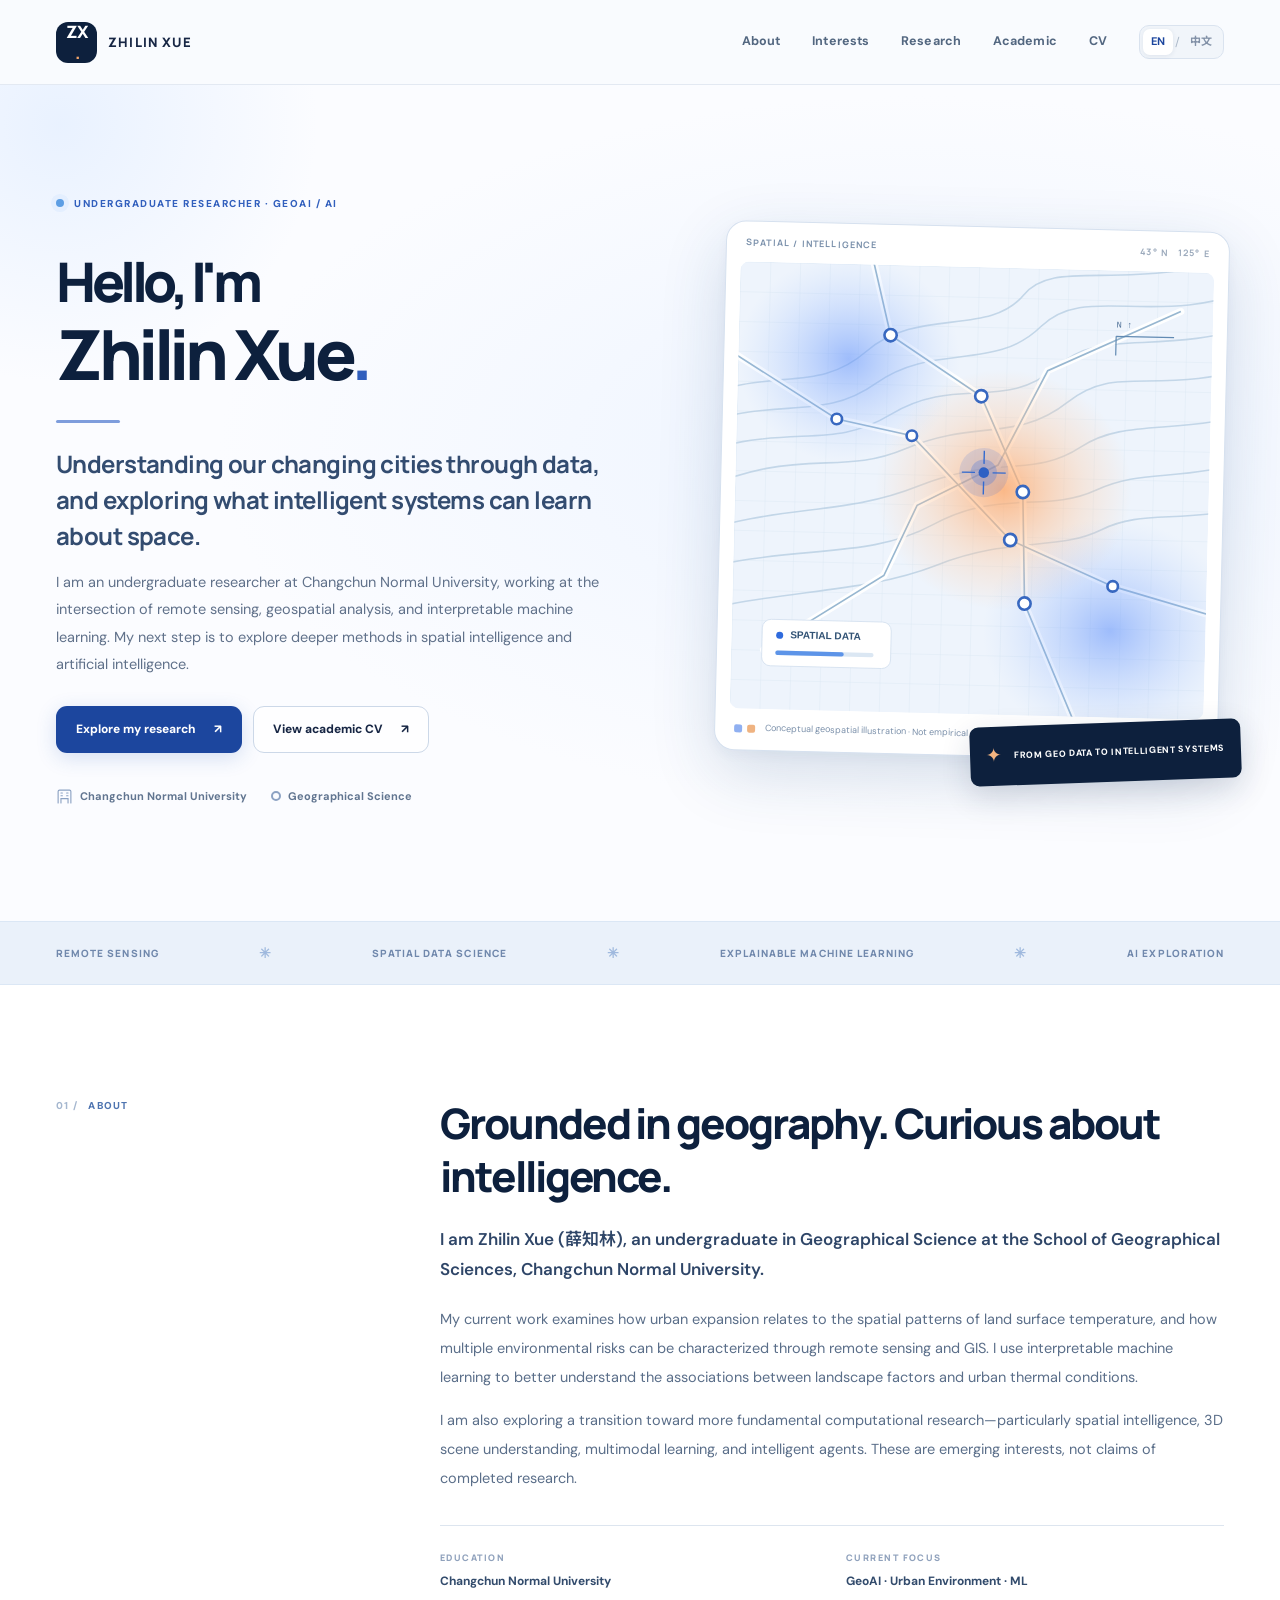
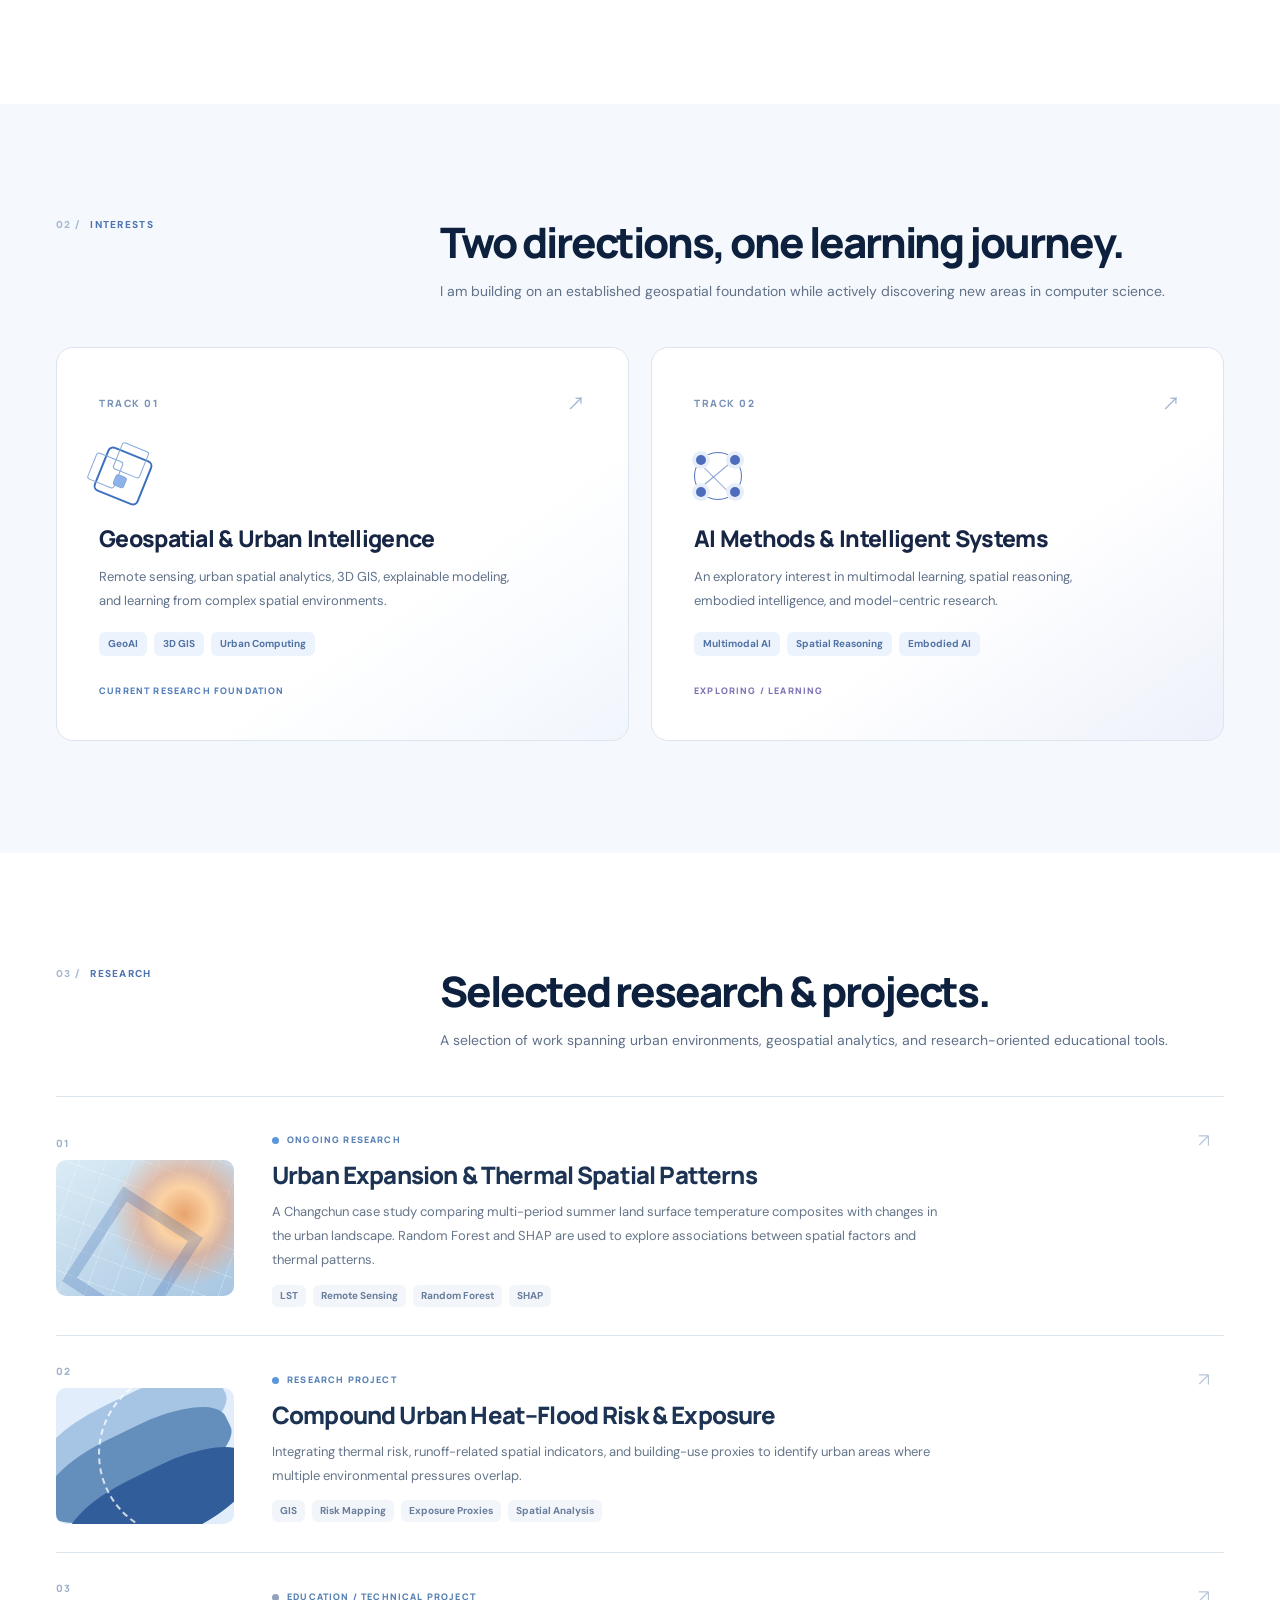
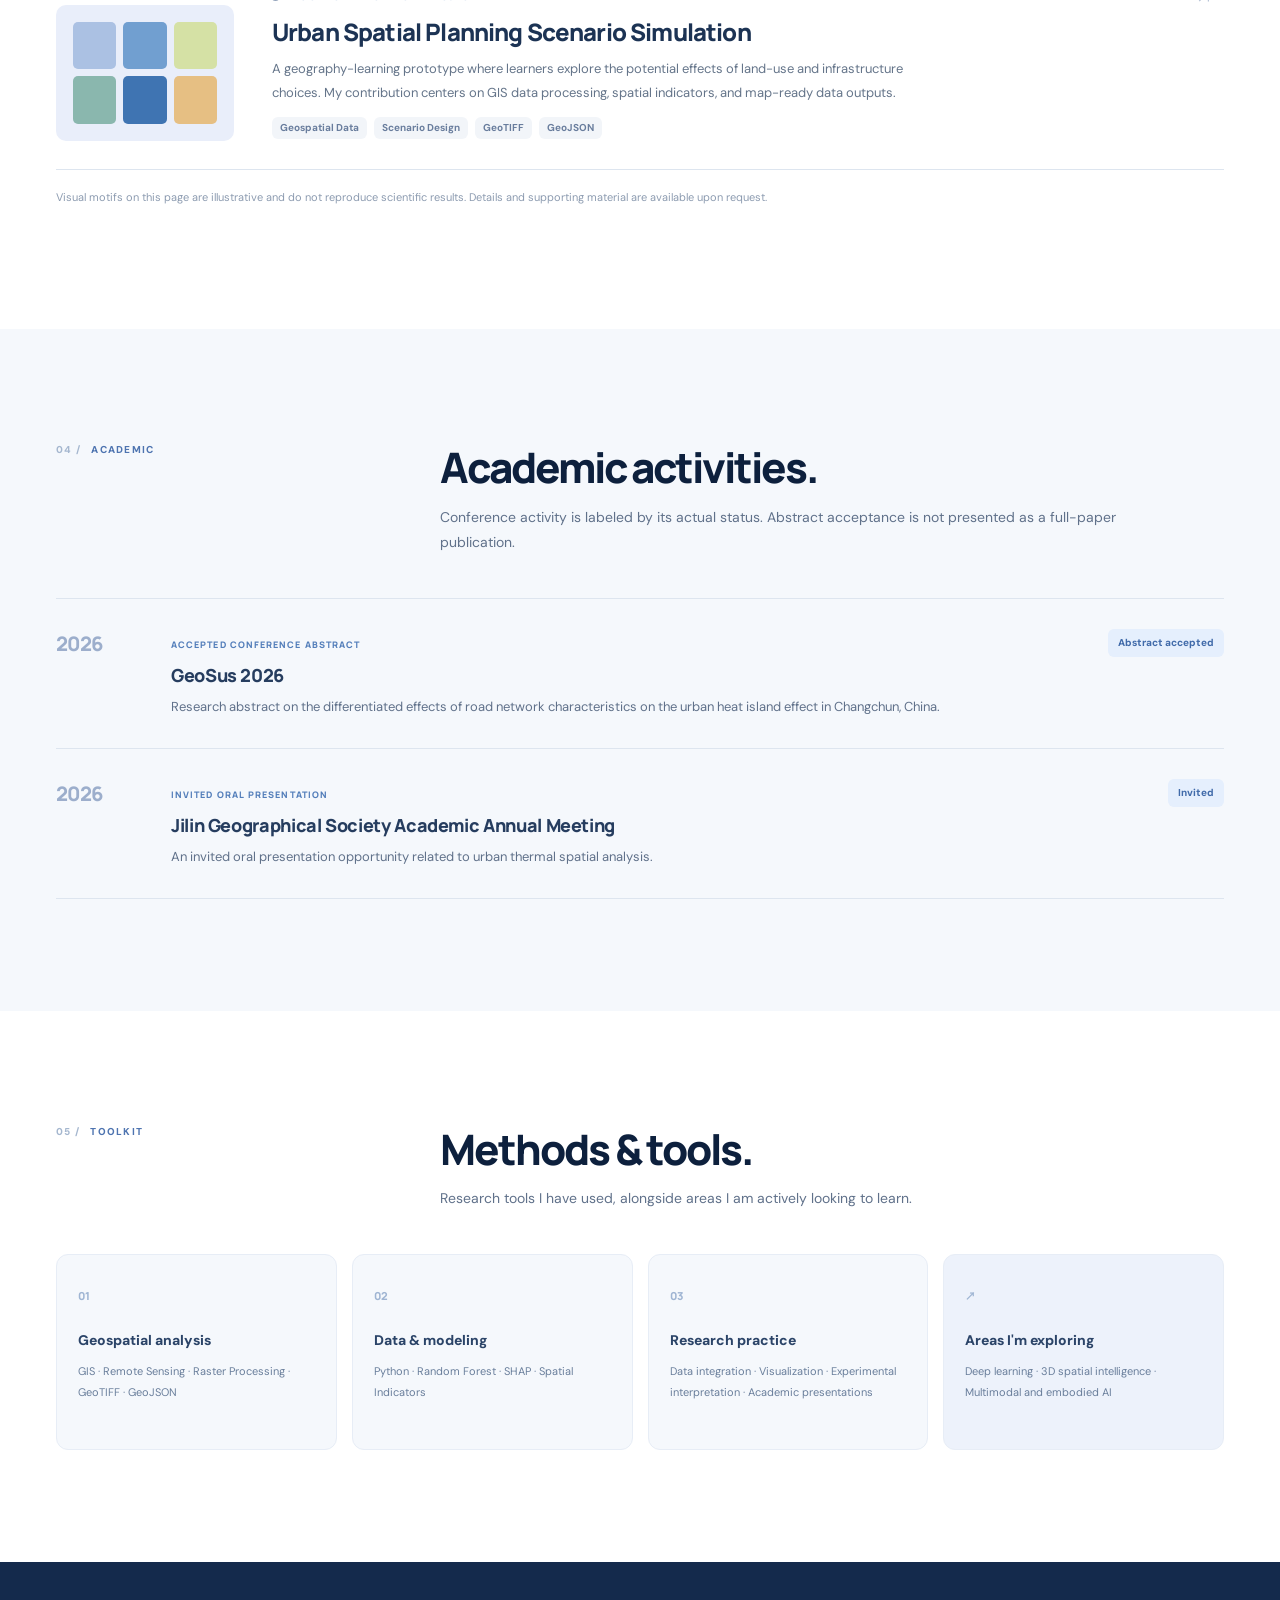
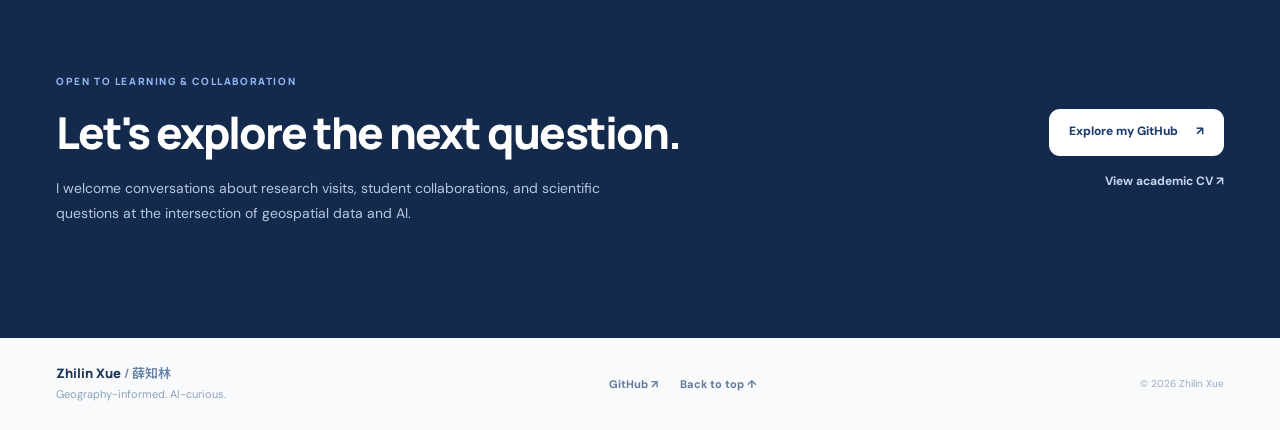
==== index.html @ 3f7a569b "Add files via upload" ====
<!doctype html>
<html lang="en">
<head>
  <meta charset="utf-8">
  <meta name="viewport" content="width=device-width, initial-scale=1">
  <meta name="color-scheme" content="light">
  <meta name="theme-color" content="#f7f9fc">
  <meta name="description" data-i18n-content="meta.homeDesc" content="Academic homepage of Zhilin Xue, an undergraduate researcher interested in geospatial AI, urban environments, and emerging AI methods.">
  <meta property="og:title" content="Zhilin Xue · Academic Homepage">
  <meta property="og:description" content="Geospatial AI, urban intelligence, and explorations in artificial intelligence.">
  <meta property="og:type" content="website">
  <meta property="og:url" content="https://cola2233.github.io/">
  <link rel="icon" href="assets/favicon.svg" type="image/svg+xml">
  <link rel="preconnect" href="https://fonts.googleapis.com">
  <link rel="preconnect" href="https://fonts.gstatic.com" crossorigin>
  <link href="https://fonts.googleapis.com/css2?family=DM+Sans:wght@400;500;600;700&family=Manrope:wght@400;500;600;700;800&family=Noto+Sans+SC:wght@400;500;600;700&display=swap" rel="stylesheet">
  <link rel="stylesheet" href="assets/styles.css">
  <script src="assets/translations.js" defer></script>
  <script src="assets/main.js" defer></script>
  <title>Zhilin Xue · Academic Homepage</title>
</head>
<body data-page="home">
  <a class="skip-link" href="#main" data-i18n="ui.skip">Skip to content</a>
  <div class="reading-progress" aria-hidden="true" id="reading-progress"></div>
  <header class="site-header" id="top">
    <div class="wrap nav-wrap">
      <a href="index.html" class="logo-lockup" aria-label="Zhilin Xue homepage" data-internal-link>
        <span class="brand-mark">ZX<span class="brand-dot">.</span></span>
        <span class="brand-name">ZHILIN XUE</span>
      </a>
      <nav class="site-nav" id="site-nav" aria-label="Primary navigation">
        <a href="#about" data-i18n="nav.about">About</a>
        <a href="#interests" data-i18n="nav.interests">Interests</a>
        <a href="#projects" data-i18n="nav.projects">Research</a>
        <a href="#academic" data-i18n="nav.academic">Academic</a>
        <a href="cv.html" data-internal-link data-i18n="nav.cv">CV</a>
      </nav>
      <div class="header-actions">
        <div class="lang-switch" role="group" aria-label="Website language">
          <button type="button" data-lang="en" aria-pressed="true">EN</button>
          <span aria-hidden="true" class="lang-separator">/</span>
          <button type="button" data-lang="zh" aria-pressed="false">中文</button>
        </div>
        <button type="button" class="mobile-menu" id="menu-toggle" aria-expanded="false" aria-controls="site-nav" aria-label="Open menu">
          <span></span><span></span><span></span>
        </button>
      </div>
    </div>
  </header>

  <main id="main">
    <section class="hero section-padding" aria-labelledby="hero-title">
      <div class="wrap hero-grid">
        <div class="hero-content">
          <div class="eyebrow"><span class="pulse-dot" aria-hidden="true"></span><span data-i18n="hero.eyebrow">UNDERGRADUATE RESEARCHER · GEOAI / AI</span></div>
          <h1 id="hero-title"><span data-i18n="hero.hello">Hello, I'm</span><br><span class="display-name">Zhilin Xue<span class="full-stop">.</span></span></h1>
          <div class="hero-rule"></div>
          <p class="hero-lead" data-i18n="hero.lead">Understanding our changing cities through data, and exploring what intelligent systems can learn about space.</p>
          <p class="hero-intro" data-i18n="hero.intro">I am an undergraduate researcher at Changchun Normal University, working at the intersection of remote sensing, geospatial analysis, and interpretable machine learning. My next step is to explore deeper methods in spatial intelligence and artificial intelligence.</p>
          <div class="hero-cta">
            <a href="#projects" class="button button-primary"><span data-i18n="hero.explore">Explore my research</span><span aria-hidden="true">↗</span></a>
            <a href="cv.html" class="button button-outline" data-internal-link><span data-i18n="hero.cv">View academic CV</span><span aria-hidden="true">↗</span></a>
          </div>
          <div class="hero-meta">
            <span class="meta-item"><svg viewBox="0 0 24 24" aria-hidden="true" width="17" height="17"><path d="M3 21V5a2 2 0 0 1 2-2h14a2 2 0 0 1 2 2v16M7 21v-6h10v6M7 7h2m6 0h2M7 11h2m6 0h2" fill="none" stroke="currentColor" stroke-width="1.6" stroke-linecap="round"/></svg><span data-i18n="hero.affiliation">Changchun Normal University</span></span>
            <span class="meta-item"><span aria-hidden="true" class="tiny-ring"></span><span data-i18n="hero.field">Geographical Science</span></span>
          </div>
        </div>
        <div class="hero-art" aria-label="Conceptual cartographic illustration">
          <div class="art-frame">
            <div class="visual-topbar"><span class="visual-kicker">SPATIAL / INTELLIGENCE</span><span class="visual-coordinates">43° N &nbsp; 125° E</span></div>
            <svg class="art-map" viewBox="0 0 540 510" role="img" aria-label="Abstract illustration of a city map with geospatial grid, thermal areas and connected nodes">
              <defs>
                <pattern id="mapgrid" width="34" height="34" patternUnits="userSpaceOnUse"><path d="M34 0H0V34" fill="none" stroke="#d5e2f0" stroke-width="0.75"/></pattern>
                <radialGradient id="heatA"><stop offset="0%" stop-color="#ffa96a" stop-opacity=".8"/><stop offset="64%" stop-color="#ffcaa1" stop-opacity=".32"/><stop offset="100%" stop-color="#ffcaa1" stop-opacity="0"/></radialGradient>
                <radialGradient id="heatB"><stop offset="0%" stop-color="#5d8ffb" stop-opacity=".55"/><stop offset="100%" stop-color="#a8c8ff" stop-opacity="0"/></radialGradient>
                <clipPath id="mapclip"><rect x="0" y="0" width="540" height="510" rx="8"/></clipPath>
              </defs>
              <g clip-path="url(#mapclip)">
                <rect width="540" height="510" fill="#eef4fc"/>
                <rect width="540" height="510" fill="url(#mapgrid)"/>
                <g fill="none" stroke="#b8cfe3" stroke-width="1.8" opacity=".8">
                  <path d="M-52 160C38 117 89 151 146 99S285 79 323 31 444 32 596 -29"/>
                  <path d="M-56 192C43 150 94 183 158 135S293 119 344 66 477 69 596 12"/>
                  <path d="M-59 225C61 179 104 216 176 170S305 164 361 113 470 100 603 55"/>
                  <path d="M-60 270C74 204 113 245 193 209S319 199 377 151 476 147 606 100"/>
                  <path d="M-56 315C52 274 120 289 209 251S340 239 393 202 512 190 609 150"/>
                  <path d="M-57 358C59 319 150 339 226 295S354 279 411 251 508 242 601 207"/>
                  <path d="M-56 405C49 372 145 377 231 341S368 322 418 296 507 289 608 261"/>
                </g>
                <g stroke="#fff" stroke-width="8" fill="none" stroke-linecap="round" opacity=".93">
                  <path d="M37 442 172 354 208 273 299 225 353 116 503 45"/>
                  <path d="M-8 103 114 177 200 194 315 310 433 360 570 397"/>
                  <path d="M150 -10 173 80 278 147 328 255 333 382 403 539"/>
                </g>
                <g stroke="#85aac8" stroke-width="1.9" fill="none" opacity=".85">
                  <path d="M37 442 172 354 208 273 299 225 353 116 503 45"/>
                  <path d="M-8 103 114 177 200 194 315 310 433 360 570 397"/>
                  <path d="M150 -10 173 80 278 147 328 255 333 382 403 539"/>
                </g>
                <ellipse cx="306" cy="253" rx="146" ry="137" fill="url(#heatA)"/>
                <ellipse cx="126" cy="108" rx="127" ry="119" fill="url(#heatB)"/>
                <ellipse cx="431" cy="411" rx="145" ry="128" fill="url(#heatB)"/>
                <g stroke="#3868c0" fill="#fff" stroke-width="3">
                  <circle cx="173" cy="80" r="7"/><circle cx="278" cy="147" r="7"/><circle cx="328" cy="255" r="7"/><circle cx="333" cy="382" r="7"/>
                  <circle cx="114" cy="177" r="6"/><circle cx="200" cy="194" r="6"/><circle cx="315" cy="310" r="7"/><circle cx="433" cy="360" r="6"/>
                </g>
                <g transform="translate(283 234)"><circle r="28" fill="#3168de" opacity=".15"/><circle r="15" fill="#3168de" opacity=".26"/><circle r="6" fill="#2e61c4"/><path d="M-10 0h-15M10 0h15M0-10v-15M0 10v15" stroke="#336acf" stroke-width="1.6"/></g>
                <g transform="translate(35 407)"><rect width="147" height="53" rx="10" fill="#fff" stroke="#d5e1f0"/><circle cx="20" cy="18" r="4" fill="#2f6bdd"/><text x="32" y="21" fill="#315274" font-size="11.5" font-weight="700" font-family="sans-serif">SPATIAL DATA</text><path d="M18 38H125" stroke="#dbe7f3" stroke-width="5" stroke-linecap="round"/><path d="M18 38H91" stroke="#5d94e8" stroke-width="5" stroke-linecap="round"/></g>
                <path d="M430 75h66M430 75v22" stroke="#628bb3" stroke-width="1.4" fill="none"/>
                <text x="430" y="65" font-size="10" fill="#507299" font-family="monospace">N ↑</text>
              </g>
            </svg>
            <div class="visual-bottom"><span class="visual-legend"><i class="legend-color cool"></i><i class="legend-color warm"></i><span data-i18n="hero.concept">Conceptual geospatial illustration · Not empirical results</span></span><span class="visual-index">FIG. 01</span></div>
          </div>
          <div class="floating-tag"><span class="floating-tag-symbol">✦</span> <span data-i18n="hero.bridge">FROM GEO DATA TO INTELLIGENT SYSTEMS</span></div>
        </div>
      </div>
    </section>

    <section class="subtle-strip" aria-label="Research keywords">
      <div class="wrap keyword-list"><span data-i18n="keywords.k1">REMOTE SENSING</span><span aria-hidden="true">✳</span><span data-i18n="keywords.k2">SPATIAL DATA SCIENCE</span><span aria-hidden="true">✳</span><span data-i18n="keywords.k3">EXPLAINABLE MACHINE LEARNING</span><span aria-hidden="true">✳</span><span data-i18n="keywords.k4">AI EXPLORATION</span></div>
    </section>

    <section class="section-padding about-section" id="about" aria-labelledby="about-title">
      <div class="wrap section-grid">
        <div class="section-label"><span class="section-index">01 /</span><span data-i18n="nav.about">About</span></div>
        <div class="section-body"><h2 id="about-title" class="section-title" data-i18n="about.heading">Grounded in geography. Curious about intelligence.</h2>
          <p class="body-large" data-i18n="about.p1">I am Zhilin Xue (薛知林), an undergraduate in Geographical Science at the School of Geographical Sciences, Changchun Normal University.</p>
          <p data-i18n="about.p2">My current work examines how urban expansion relates to the spatial patterns of land surface temperature, and how multiple environmental risks can be characterized through remote sensing and GIS. I use interpretable machine learning to better understand the associations between landscape factors and urban thermal conditions.</p>
          <p data-i18n="about.p3">I am also exploring a transition toward more fundamental computational research—particularly spatial intelligence, 3D scene understanding, multimodal learning, and intelligent agents. These are emerging interests, not claims of completed research.</p>
          <div class="about-meta"><div><span class="mini-label" data-i18n="about.educationLabel">EDUCATION</span><strong data-i18n="about.education">Changchun Normal University</strong></div><div><span class="mini-label" data-i18n="about.focusLabel">CURRENT FOCUS</span><strong data-i18n="about.focus">GeoAI · Urban Environment · ML</strong></div></div>
        </div>
      </div>
    </section>

    <section class="section-padding interests-section" id="interests" aria-labelledby="interests-title">
      <div class="wrap"><div class="section-intro"><div class="section-label"><span class="section-index">02 /</span><span data-i18n="nav.interests">Interests</span></div><div><h2 class="section-title" id="interests-title" data-i18n="interests.heading">Two directions, one learning journey.</h2><p class="section-subtitle" data-i18n="interests.sub">I am building on an established geospatial foundation while actively discovering new areas in computer science.</p></div></div>
        <div class="interest-grid">
          <article class="interest-card primary-card"><div class="interest-header"><span class="interest-num">TRACK 01</span><span class="interest-glyph">↗</span></div><div class="interest-symbol geosymbol" aria-hidden="true"><span></span><span></span><span></span></div><h3 data-i18n="interests.oneTitle">Geospatial & Urban Intelligence</h3><p data-i18n="interests.oneDesc">Remote sensing, urban spatial analytics, 3D GIS, explainable modeling, and learning from complex spatial environments.</p><div class="chip-row"><span>GeoAI</span><span>3D GIS</span><span>Urban Computing</span></div><span class="interest-status" data-i18n="interests.current">CURRENT RESEARCH FOUNDATION</span></article>
          <article class="interest-card exploration-card"><div class="interest-header"><span class="interest-num">TRACK 02</span><span class="interest-glyph">↗</span></div><div class="interest-symbol aisymbol" aria-hidden="true"><span></span><span></span><span></span><span></span></div><h3 data-i18n="interests.twoTitle">AI Methods & Intelligent Systems</h3><p data-i18n="interests.twoDesc">An exploratory interest in multimodal learning, spatial reasoning, embodied intelligence, and model-centric research.</p><div class="chip-row"><span>Multimodal AI</span><span>Spatial Reasoning</span><span>Embodied AI</span></div><span class="interest-status exploring" data-i18n="interests.exploring">EXPLORING / LEARNING</span></article>
        </div>
      </div>
    </section>

    <section class="section-padding project-section" id="projects" aria-labelledby="projects-title">
      <div class="wrap"><div class="section-intro"><div class="section-label"><span class="section-index">03 /</span><span data-i18n="nav.projects">Research</span></div><div><h2 id="projects-title" class="section-title" data-i18n="projects.heading">Selected research & projects.</h2><p class="section-subtitle" data-i18n="projects.sub">A selection of work spanning urban environments, geospatial analytics, and research-oriented educational tools.</p></div></div>
      <div class="project-list">
        <article class="project-card"><div class="project-index"><span>01</span><div class="project-art art-heat" aria-hidden="true"><span class="art-sun"></span><span class="art-mosaic"></span></div></div><div class="project-detail"><div class="project-label"><span class="status-dot"></span><span data-i18n="projects.p1status">ONGOING RESEARCH</span></div><h3 data-i18n="projects.p1title">Urban Expansion & Thermal Spatial Patterns</h3><p data-i18n="projects.p1desc">A Changchun case study comparing multi-period summer land surface temperature composites with changes in the urban landscape. Random Forest and SHAP are used to explore associations between spatial factors and thermal patterns.</p><div class="chip-row muted"><span>LST</span><span>Remote Sensing</span><span>Random Forest</span><span>SHAP</span></div></div><span class="project-arrow" aria-hidden="true">↗</span></article>
        <article class="project-card"><div class="project-index"><span>02</span><div class="project-art art-flood" aria-hidden="true"><span class="art-layer layer-a"></span><span class="art-layer layer-b"></span><span class="art-layer layer-c"></span></div></div><div class="project-detail"><div class="project-label"><span class="status-dot"></span><span data-i18n="projects.p2status">RESEARCH PROJECT</span></div><h3 data-i18n="projects.p2title">Compound Urban Heat–Flood Risk & Exposure</h3><p data-i18n="projects.p2desc">Integrating thermal risk, runoff-related spatial indicators, and building-use proxies to identify urban areas where multiple environmental pressures overlap.</p><div class="chip-row muted"><span>GIS</span><span>Risk Mapping</span><span>Exposure Proxies</span><span>Spatial Analysis</span></div></div><span class="project-arrow" aria-hidden="true">↗</span></article>
        <article class="project-card"><div class="project-index"><span>03</span><div class="project-art art-education" aria-hidden="true"><span class="gridcell g1"></span><span class="gridcell g2"></span><span class="gridcell g3"></span><span class="gridcell g4"></span><span class="gridcell g5"></span><span class="gridcell g6"></span></div></div><div class="project-detail"><div class="project-label"><span class="status-dot gray"></span><span data-i18n="projects.p3status">EDUCATION / TECHNICAL PROJECT</span></div><h3 data-i18n="projects.p3title">Urban Spatial Planning Scenario Simulation</h3><p data-i18n="projects.p3desc">A geography-learning prototype where learners explore the potential effects of land-use and infrastructure choices. My contribution centers on GIS data processing, spatial indicators, and map-ready data outputs.</p><div class="chip-row muted"><span>Geospatial Data</span><span>Scenario Design</span><span>GeoTIFF</span><span>GeoJSON</span></div></div><span class="project-arrow" aria-hidden="true">↗</span></article>
      </div>
      <p class="section-footnote" data-i18n="projects.note">Visual motifs on this page are illustrative and do not reproduce scientific results. Details and supporting material are available upon request.</p>
      </div>
    </section>

    <section class="section-padding academic-section" id="academic" aria-labelledby="academic-title">
      <div class="wrap"><div class="section-intro"><div class="section-label"><span class="section-index">04 /</span><span data-i18n="nav.academic">Academic</span></div><div><h2 class="section-title" id="academic-title" data-i18n="academic.heading">Academic activities.</h2><p class="section-subtitle" data-i18n="academic.sub">Conference activity is labeled by its actual status. Abstract acceptance is not presented as a full-paper publication.</p></div></div>
      <div class="academic-list">
        <article class="academic-row"><div class="academic-year">2026</div><div><span class="academic-type" data-i18n="academic.a1type">ACCEPTED CONFERENCE ABSTRACT</span><h3>GeoSus 2026</h3><p data-i18n="academic.a1desc">Research abstract on the differentiated effects of road network characteristics on the urban heat island effect in Changchun, China.</p></div><span class="outcome" data-i18n="academic.accepted">Abstract accepted</span></article>
        <article class="academic-row"><div class="academic-year">2026</div><div><span class="academic-type" data-i18n="academic.a2type">INVITED ORAL PRESENTATION</span><h3 data-i18n="academic.a2title">Jilin Geographical Society Academic Annual Meeting</h3><p data-i18n="academic.a2desc">An invited oral presentation opportunity related to urban thermal spatial analysis.</p></div><span class="outcome" data-i18n="academic.invited">Invited</span></article>
      </div>
      </div>
    </section>

    <section class="section-padding skills-section" id="skills" aria-labelledby="skills-title">
      <div class="wrap"><div class="section-intro"><div class="section-label"><span class="section-index">05 /</span><span data-i18n="skills.label">Toolkit</span></div><div><h2 class="section-title" id="skills-title" data-i18n="skills.heading">Methods & tools.</h2><p class="section-subtitle" data-i18n="skills.sub">Research tools I have used, alongside areas I am actively looking to learn.</p></div></div>
      <div class="skill-grid"><div class="skill-block"><span class="skill-icon">01</span><h3 data-i18n="skills.geo">Geospatial analysis</h3><p>GIS · Remote Sensing · Raster Processing · GeoTIFF · GeoJSON</p></div><div class="skill-block"><span class="skill-icon">02</span><h3 data-i18n="skills.ml">Data & modeling</h3><p>Python · Random Forest · SHAP · Spatial Indicators</p></div><div class="skill-block"><span class="skill-icon">03</span><h3 data-i18n="skills.research">Research practice</h3><p data-i18n="skills.researchDesc">Data integration · Visualization · Experimental interpretation · Academic presentations</p></div><div class="skill-block new-skill"><span class="skill-icon">↗</span><h3 data-i18n="skills.learning">Areas I'm exploring</h3><p data-i18n="skills.learningDesc">Deep learning · 3D spatial intelligence · Multimodal and embodied AI</p></div></div>
      </div>
    </section>

    <section class="contact-section section-padding" id="contact" aria-labelledby="contact-title">
      <div class="wrap contact-inner"><div><div class="contact-kicker" data-i18n="contact.kicker">OPEN TO LEARNING & COLLABORATION</div><h2 id="contact-title" data-i18n="contact.heading">Let's explore the next question.</h2><p data-i18n="contact.desc">I welcome conversations about research visits, student collaborations, and scientific questions at the intersection of geospatial data and AI.</p></div><div class="contact-actions"><a href="https://github.com/Cola2233" class="button button-white" target="_blank" rel="noopener noreferrer"><span data-i18n="contact.github">Explore my GitHub</span><span aria-hidden="true">↗</span></a><a href="cv.html" class="text-link light-link" data-internal-link><span data-i18n="contact.cv">View academic CV</span> <span aria-hidden="true">↗</span></a></div></div>
    </section>
  </main>
  <footer class="site-footer"><div class="wrap footer-inner"><div><strong>Zhilin Xue <span class="footer-cname">/ 薛知林</span></strong><span data-i18n="footer.tag">Geography-informed. AI-curious.</span></div><div class="footer-links"><a href="https://github.com/Cola2233" target="_blank" rel="noopener noreferrer">GitHub ↗</a><a href="#top" data-i18n="footer.top">Back to top ↑</a></div><span class="copyright">© <span id="year">2026</span> Zhilin Xue</span></div></footer>
</body>
</html>
---- assets/styles.css ----
:root {
  --ink: #172644;
  --ink-strong: #0d203d;
  --muted: #60718a;
  --muted-light: #8898ac;
  --brand: #315fbd;
  --brand-deep: #1c469e;
  --brand-light: #e7f0ff;
  --line: #dde5ef;
  --bg: #f8fafc;
  --white: #fff;
  --orange: #f3a469;
  --body-font: 'DM Sans', 'Noto Sans SC', sans-serif;
  --display-font: 'Manrope', 'Noto Sans SC', sans-serif;
  --shadow: 0 15px 50px rgba(23, 55, 103, .07);
}
*, *::before, *::after { box-sizing: border-box; }
html { scroll-behavior: smooth; scroll-padding-top: 105px; }
body { margin: 0; color: var(--ink); background: var(--bg); font-family: var(--body-font); font-size: 16px; line-height: 1.73; -webkit-font-smoothing: antialiased; }
body.is-zh { font-family: 'Noto Sans SC', 'DM Sans', sans-serif; }
::selection { background: #d8e5ff; color: var(--ink-strong); }
button, a { -webkit-tap-highlight-color: transparent; }
a { color: inherit; text-decoration: none; }
button { font: inherit; cursor: pointer; }
a:focus-visible, button:focus-visible { outline: 3px solid #7ca5f5; outline-offset: 4px; }
.wrap { width: min(1168px, calc(100% - 96px)); margin: 0 auto; }
.skip-link { position: fixed; z-index: 100; top: -80px; left: 18px; background: var(--ink-strong); color: white; padding: 8px 15px; border-radius: 8px; }
.skip-link:focus { top: 10px; }
.reading-progress { position: fixed; z-index: 50; left: 0; top: 0; height: 3px; width: 0; background: var(--brand); transition: width .1s ease-out; }
.site-header { position: sticky; top: 0; z-index: 40; height: 85px; background: rgba(249, 251, 254, .93); border-bottom: 1px solid rgba(221, 229, 239, .78); backdrop-filter: blur(18px); -webkit-backdrop-filter: blur(18px); }
.nav-wrap { height: 100%; display: flex; align-items: center; justify-content: space-between; gap: 32px; }
.logo-lockup { display: inline-flex; gap: 11px; align-items: center; white-space: nowrap; flex: 0 0 auto; }
.brand-mark { display: grid; place-items: center; position: relative; width: 41px; height: 41px; background: var(--ink-strong); color: white; border-radius: 12px; font: 800 17px/1 var(--display-font); letter-spacing: -1.4px; }
.brand-dot { color: var(--orange); }
.brand-name { font: 800 13px/1 var(--display-font); letter-spacing: .09em; }
.site-nav { display: flex; align-items: center; gap: clamp(17px, 2.5vw, 35px); margin-left: auto; }
.site-nav a { color: #536780; font-weight: 700; font-size: 12.5px; letter-spacing: .008em; transition: color .18s ease; }
.site-nav a:hover, .site-nav a.active, .site-nav a[aria-current] { color: var(--brand); }
.header-actions { display: flex; align-items: center; gap: 14px; }
.lang-switch { border: 1px solid #dae3ef; background: #f1f5fa; border-radius: 10px; display: inline-flex; align-items: center; padding: 3px; gap: 2px; }
.lang-switch button { border: 0; background: transparent; padding: 5px 8px; font-size: 11px; font-weight: 700; color: #8291a7; border-radius: 7px; line-height: 1.45; transition: background .2s, color .2s, box-shadow .2s; }
.lang-switch button.active { color: var(--brand-deep); background: #fff; box-shadow: 0 1px 5px rgba(30,60,100,.09); }
.lang-separator { color: #abb8c8; font-size: 12px; }
.mobile-menu { display: none; }
.section-padding { padding: 112px 0; }
.hero { position: relative; padding: 103px 0 115px; overflow: hidden; background: radial-gradient(ellipse at 72% 44%, #edf4ff 0, transparent 54%), #fbfcff; }
.hero::before { content: ''; position: absolute; width: 520px; height: 520px; background: radial-gradient(circle, rgba(211,229,255,.45), transparent 70%); top: -220px; left: -200px; pointer-events: none; }
.hero-grid { display: grid; grid-template-columns: minmax(0, 1.06fr) minmax(0, .94fr); gap: clamp(34px, 5vw, 76px); align-items: center; position: relative; }
.hero-content { position: relative; z-index: 2; }
.eyebrow { display: inline-flex; align-items: center; gap: 10px; font-size: 10px; letter-spacing: .15em; font-weight: 800; color: var(--brand); margin-bottom: 25px; line-height: 1.7; }
.pulse-dot { width: 8px; height: 8px; border-radius: 50%; background: #5d9ee4; box-shadow: 0 0 0 5px #e4efff; flex-shrink: 0; }
h1, h2, h3, p { margin-top: 0; }
.hero h1 { font: 800 clamp(48px, 5.4vw, 73px)/1.13 var(--display-font); letter-spacing: -.065em; margin: 0; color: var(--ink-strong); }
.hero h1 > span:first-child { font-size: .79em; }
.display-name { display: inline-block; white-space: nowrap; }
.full-stop { color: var(--brand); }
.hero-rule { width: 64px; height: 3px; border-radius: 3px; background: #7e9ddc; margin: 27px 0 23px; }
.hero-lead { font: 700 clamp(19px, 2vw, 24px)/1.5 var(--display-font); letter-spacing: -.024em; color: #334c70; max-width: 610px; margin-bottom: 15px; }
.hero-intro { font-size: 14.5px; line-height: 1.9; max-width: 550px; color: var(--muted); margin-bottom: 27px; }
.hero-cta { display: flex; align-items: center; flex-wrap: wrap; gap: 11px; }
.button { display: inline-flex; justify-content: center; align-items: center; gap: 18px; border-radius: 11px; border: 1px solid transparent; min-height: 47px; padding: 11px 19px; font-size: 12px; line-height: 1.3; font-weight: 800; transition: transform .2s ease, background .2s ease, box-shadow .2s ease; }
.button:hover { transform: translateY(-2px); }
.button-primary { color: #fff; background: var(--brand-deep); box-shadow: 0 5px 20px rgba(40,88,182,.18); }
.button-primary:hover { background: #173980; box-shadow: 0 9px 25px rgba(40,88,182,.22); }
.button-outline { border-color: #ccd8e8; background: rgba(255,255,255,.75); color: var(--ink); }
.button-outline:hover { border-color: #91acd2; background: #fff; }
.hero-meta { display: flex; flex-wrap: wrap; gap: 12px 24px; align-items: center; margin-top: 34px; }
.meta-item { display: inline-flex; align-items: center; gap: 7px; color: #617590; font-size: 11px; font-weight: 700; }
.meta-item svg { color: #8ca2c3; }
.tiny-ring { width: 10px; height: 10px; border: 2px solid #8ca2c3; border-radius: 50%; }
.hero-art { position: relative; min-width: 0; padding: 14px 0 25px 15px; }
.art-frame { overflow: hidden; transform: rotate(1.4deg); background: white; padding: 14px; border: 1px solid #d6e1ef; box-shadow: 0 22px 65px rgba(27,66,120,.16), 0 5px 12px rgba(27,66,120,.035); border-radius: 20px; }
.visual-topbar, .visual-bottom { display: flex; align-items: center; justify-content: space-between; gap: 10px; }
.visual-topbar { padding: 1px 5px 12px; }
.visual-kicker, .visual-coordinates, .visual-index { font: 700 9px/1.4 var(--display-font); letter-spacing: .13em; color: #7a90ab; }
.visual-coordinates { color: #9caabc; }
.art-map { display: block; width: 100%; height: auto; aspect-ratio: 540/510; border-radius: 9px; }
.visual-bottom { padding: 13px 5px 0; }
.visual-legend { display: flex; align-items: center; gap: 5px; font-size: 9px; line-height: 1.55; color: #7b90aa; }
.legend-color { display: inline-block; width: 8px; height: 8px; border-radius: 2px; flex: 0 0 auto; }
.legend-color.cool { background: #90b0f1; }
.legend-color.warm { background: #efb381; margin-right: 5px; }
.floating-tag { position: absolute; right: -17px; bottom: 0; transform: rotate(-2deg); display: inline-flex; gap: 11px; align-items: center; background: var(--ink-strong); color: #fff; box-shadow: 0 10px 30px rgba(22,43,83,.16); padding: 13px 16px; border-radius: 9px; font-size: 9px; font-weight: 800; letter-spacing: .075em; }
.floating-tag-symbol { color: #f4b580; font-size: 19px; font-weight: 400; }
.subtle-strip { background: #eaf1fa; border-block: 1px solid #dbe7f5; }
.keyword-list { display: flex; align-items: center; justify-content: space-between; gap: 15px; min-height: 62px; color: #7088ac; font: 800 10px/1.6 var(--display-font); letter-spacing: .105em; }
.keyword-list > span:nth-child(even) { color: #9fb9de; font-size: 14px; }
.section-grid { display: grid; grid-template-columns: minmax(165px, .3fr) minmax(0, .7fr); gap: 48px; }
.section-label { text-transform: uppercase; color: #4e74b0; font-size: 10px; line-height: 1.7; font-weight: 800; letter-spacing: .13em; white-space: nowrap; }
.section-index { color: #a5b7cf; margin-right: 10px; }
.section-title { color: var(--ink-strong); font: 800 clamp(27px, 3.5vw, 42px)/1.27 var(--display-font); letter-spacing: -.049em; margin-bottom: 20px; max-width: 770px; }
.section-body p { color: #5a6e89; font-size: 14.5px; line-height: 2; margin-bottom: 14px; max-width: 850px; }
.section-body p.body-large { color: #2f4668; font-size: 17px; line-height: 1.8; font-weight: 600; margin-bottom: 20px; }
.about-section { background: #fff; }
.about-meta { display: grid; grid-template-columns: 1fr 1fr; gap: 28px; border-top: 1px solid var(--line); margin-top: 32px; padding-top: 25px; }
.about-meta > div { display: flex; flex-direction: column; gap: 6px; }
.mini-label { font: 800 9px/1.6 var(--display-font); letter-spacing: .16em; color: #8fa1bc; }
.about-meta strong { color: #324b6c; font-size: 12px; font-weight: 700; }
.section-intro { display: grid; grid-template-columns: minmax(165px, .3fr) minmax(0, .7fr); gap: 48px; margin-bottom: 42px; }
.section-intro .section-title { margin-bottom: 10px; }
.section-subtitle { font-size: 14px; color: var(--muted); line-height: 1.85; max-width: 750px; margin: 0; }
.interests-section { background: #f5f8fc; }
.interest-grid { display: grid; grid-template-columns: 1fr 1fr; gap: 22px; }
.interest-card { position: relative; background: #fff; border: 1px solid #dbe4ef; border-radius: 17px; padding: clamp(25px, 3.3vw, 42px); overflow: hidden; min-height: 355px; transition: transform .2s ease, box-shadow .2s ease; }
.interest-card:hover { transform: translateY(-4px); box-shadow: var(--shadow); }
.interest-card.primary-card { background: linear-gradient(145deg, #fff 62%, #f1f6fd); }
.interest-card.exploration-card { background: linear-gradient(145deg, #fff 59%, #eef1fb); }
.interest-header { display: flex; justify-content: space-between; align-items: center; font: 800 10px/1.5 var(--display-font); letter-spacing: .15em; color: #7992b7; }
.interest-glyph { font-size: 18px; font-weight: 400; color: #9db2d2; }
.interest-symbol { position: relative; margin: 35px 0 23px; height: 48px; width: 48px; }
.geosymbol { border: 2px solid #3d71be; transform: rotate(22deg); border-radius: 6px; }
.geosymbol span { position: absolute; border: 1px solid #85a9dc; border-radius: 3px; width: 29px; height: 29px; }
.geosymbol span:nth-child(1) { left: -11px; top: 9px; }
.geosymbol span:nth-child(2) { left: 9px; top: -10px; }
.geosymbol span:nth-child(3) { left: 15px; top: 22px; width: 12px; height: 12px; background: #8db3e9; }
.aisymbol { border: 1px solid #5474b9; border-radius: 50%; }
.aisymbol::after, .aisymbol::before { content: ''; position: absolute; background: #879ed4; height: 1px; transform-origin: left; }
.aisymbol::before { width: 47px; transform: rotate(45deg); top: 10px; left: 5px; }
.aisymbol::after { width: 45px; transform: rotate(-40deg); top: 34px; left: 6px; }
.aisymbol span { position: absolute; z-index: 1; width: 10px; height: 10px; background: #4e6cbd; border-radius: 50%; box-shadow: 0 0 0 4px #e7eefa; }
.aisymbol span:nth-child(1) { top: 2px; left: 1px; }.aisymbol span:nth-child(2) { top: 2px; right: 1px; }.aisymbol span:nth-child(3) { bottom: 2px; left: 1px; }.aisymbol span:nth-child(4) { bottom: 2px; right: 1px; }
.interest-card h3 { font: 800 clamp(18px, 2vw, 23px)/1.35 var(--display-font); letter-spacing: -.03em; margin-bottom: 11px; }
.interest-card p { color: var(--muted); font-size: 13px; line-height: 1.85; margin-bottom: 19px; max-width: 410px; }
.chip-row { display: flex; flex-wrap: wrap; gap: 7px; }
.chip-row span { display: inline-flex; align-items: center; background: #edf3fc; border-radius: 6px; padding: 6px 9px; color: #5173a6; font-size: 10px; font-weight: 700; line-height: 1.2; }
.interest-status { display: block; color: #527ebb; font: 800 9px/1.4 var(--display-font); letter-spacing: .13em; margin-top: 29px; }
.interest-status.exploring { color: #7e72b6; }
.project-section { background: #fff; }
.project-list { border-top: 1px solid var(--line); }
.project-card { display: grid; grid-template-columns: 178px minmax(0, 1fr) 26px; align-items: center; gap: 38px; padding: 28px 0; border-bottom: 1px solid var(--line); }
.project-index { display: flex; flex-direction: column; gap: 10px; align-items: flex-start; color: #a0b2ca; font: 800 10px/1.4 var(--display-font); letter-spacing: .14em; }
.project-art { position: relative; width: 178px; height: 136px; border-radius: 10px; overflow: hidden; }
.art-heat { background: linear-gradient(145deg, #dbecf5, #a8c6e2); }
.art-heat::before { content: ''; position: absolute; inset: -25%; background: repeating-linear-gradient(90deg, transparent 0 20px, rgba(255,255,255,.4) 21px), repeating-linear-gradient(0deg, transparent 0 21px, rgba(255,255,255,.4) 22px); transform: rotate(20deg) scale(1.2); }
.art-sun { position: absolute; top: -23px; right: -27px; width: 154px; height: 154px; background: radial-gradient(circle,#e8a36c 0%, #fbd2a4 25%, rgba(243,159,112,.55) 40%, transparent 67%); border-radius: 50%; }
.art-mosaic { position: absolute; bottom: -20px; left: 29px; width: 95px; height: 113px; border: 11px solid rgba(49,98,173,.25); transform: rotate(33deg); }
.art-flood { background: #e1edfa; }
.art-layer { position: absolute; width: 200px; height: 72px; border-radius: 42%; transform: rotate(-26deg); }
.art-layer.layer-a { top: 8px; left: -23px; background: #a6c5e5; }
.art-layer.layer-b { top: 41px; left: -18px; background: #648ebc; }
.art-layer.layer-c { top: 81px; left: 4px; background: #315e9a; }
.art-flood::after { content: ''; position: absolute; width: 168px; height: 168px; border: 2px dashed rgba(255,255,255,.75); border-radius: 50%; top: -18px; left: 42px; }
.art-education { background: #e9eefa; display: grid; grid-template-columns: repeat(3,1fr); grid-template-rows: repeat(2,1fr); gap: 7px; padding: 17px; }
.gridcell { border-radius: 5px; background: #abc1e3; }.gridcell.g2 { background:#719fd0 }.gridcell.g3 { background:#d5e1a5 }.gridcell.g4 { background:#8ab7ae }.gridcell.g5 { background:#3f74b2 }.gridcell.g6 { background:#e6bf83 }
.project-label { display: inline-flex; gap: 8px; align-items: center; color: #547fb5; font: 800 9px/1.6 var(--display-font); letter-spacing: .13em; margin-bottom: 10px; }
.status-dot { display: inline-block; width: 7px; height: 7px; border-radius: 50%; background: #5a96de; }
.status-dot.gray { background: #93a3bb; }
.project-detail h3 { color: #1c3354; font: 800 clamp(19px, 2.2vw, 24px)/1.4 var(--display-font); letter-spacing: -.035em; margin-bottom: 9px; }
.project-detail p { color: #65758a; font-size: 13px; line-height: 1.85; margin-bottom: 12px; max-width: 680px; }
.chip-row.muted span { background: #f2f5f9; color: #697d9d; padding: 5px 8px; }
.project-arrow { align-self: start; color: #b6c3d7; font-size: 19px; font-weight: 300; }
.section-footnote { color: #8c9bb0; font-size: 11px; line-height: 1.7; padding-top: 18px; }
.academic-section { background: #f5f8fc; }
.academic-list { border-top: 1px solid var(--line); }
.academic-row { display: grid; grid-template-columns: 85px minmax(0, 1fr) 140px; gap: 30px; align-items: start; padding: 30px 0; border-bottom: 1px solid var(--line); }
.academic-year { font: 800 20px/1.45 var(--display-font); letter-spacing: -.035em; color: #9caecc; }
.academic-type { display: inline-block; font: 800 9px/1.5 var(--display-font); letter-spacing: .12em; color: #537eba; margin-bottom: 10px; }
.academic-row h3 { font: 800 18px/1.5 var(--display-font); margin-bottom: 6px; letter-spacing: -.02em; color: #263d5f; }
.academic-row p { color: var(--muted); margin: 0; font-size: 13px; line-height: 1.8; }
.outcome { justify-self: end; white-space: nowrap; padding: 7px 10px; background: #e5effd; color: #416baa; font-size: 10px; font-weight: 800; border-radius: 6px; line-height: 1.35; }
.skills-section { background: white; }
.skill-grid { display: grid; grid-template-columns: repeat(4, minmax(0,1fr)); gap: 15px; }
.skill-block { background: #f5f8fc; border: 1px solid #e7edf6; border-radius: 12px; padding: 26px 21px; min-height: 196px; }
.skill-block.new-skill { background: #edf2fb; }
.skill-icon { display: inline-block; color: #9fb5d3; font: 800 11px/1.3 var(--display-font); margin-bottom: 27px; }
.skill-block h3 { color: #2b4468; font-size: 14px; line-height: 1.4; margin-bottom: 11px; font-weight: 800; }
.skill-block p { margin: 0; color: #697e9b; font-size: 11px; line-height: 1.85; }
.contact-section { background: #142a4c; color: white; }
.contact-inner { display: grid; grid-template-columns: 1fr auto; align-items: center; gap: 42px; }
.contact-kicker { color: #93b4f0; font: 800 10px/1.5 var(--display-font); letter-spacing: .16em; margin-bottom: 15px; }
.contact-section h2 { color: white; font: 800 clamp(27px,3.5vw,44px)/1.3 var(--display-font); letter-spacing: -.045em; margin-bottom: 14px; }
.contact-section p { color: #b6c8df; font-size: 14px; max-width: 580px; line-height: 1.8; margin: 0; }
.contact-actions { display: flex; flex-direction: column; align-items: flex-end; gap: 15px; }
.button-white { background: #fff; color: #1d3b6b; white-space: nowrap; }
.button-white:hover { background: #eaf3ff; }
.text-link { font-size: 12px; font-weight: 700; }
.light-link { color: #c5d7ee; }
.light-link:hover { color: #fff; }
.site-footer { background: #f8fafc; padding: 26px 0; }
.footer-inner { display: flex; align-items: center; flex-wrap: wrap; gap: 30px; justify-content: space-between; }
.footer-inner > div:first-child { display: flex; flex-direction: column; gap: 2px; }
.footer-inner strong { color: #1b3557; font: 800 13px/1.5 var(--display-font); }
.footer-cname { color: #6883a9; font-weight: 600; }
.footer-inner > div:first-child > span { color: #8ca0b9; font-size: 11px; }
.footer-links { display: flex; align-items: center; gap: 22px; color: #607a9c; font-size: 11px; font-weight: 700; }
.footer-links a:hover { color: var(--brand); }
.copyright { color: #9baac0; font-size: 10px; }

/* CV page */
.cv-main { padding: 44px 0 95px; background: #f2f6fc; }
.cv-shell { max-width: 1040px; }
.cv-toolbar { display: flex; justify-content: space-between; align-items: center; gap: 18px; margin-bottom: 24px; }
.back-link { color: #607b9c; font-size: 12px; font-weight: 700; }
.back-link:hover { color: var(--brand); }
.print-button { border: 0; }
.cv-paper { background: white; border: 1px solid #e0e9f4; border-radius: 14px; box-shadow: 0 20px 60px rgba(21,54,104,.06); padding: clamp(35px, 6.4vw, 80px); }
.cv-paper-header { display: flex; justify-content: space-between; align-items: start; gap: 24px; padding-bottom: 25px; border-bottom: 2px solid #18355f; }
.cv-eyebrow { color: var(--brand); font-size: 10px; letter-spacing: .15em; font-weight: 800; margin-bottom: 13px; }
.cv-paper-header h1 { font: 800 clamp(29px, 4vw, 42px)/1.2 var(--display-font); letter-spacing: -.05em; color: var(--ink-strong); margin-bottom: 8px; }
.cv-paper-header h1 span { font-size: .54em; font-weight: 700; letter-spacing: 0; margin-left: 10px; color: #6d87ac; white-space: nowrap; }
.cv-paper-header p { font-size: 12px; color: #5b7292; max-width: 520px; margin: 0; }
.cv-header-side { display: flex; flex-direction: column; gap: 4px; padding-top: 18px; color: #7185a2; font-size: 11px; text-align: right; white-space: nowrap; }
.cv-header-side a { color: var(--brand); }
.cv-summary { color: #415d7d; background: #f2f7ff; border-left: 3px solid #9cbae7; border-radius: 0 7px 7px 0; font-size: 12px; line-height: 1.85; padding: 13px 18px; margin: 22px 0 29px; }
.cv-section { margin-bottom: 30px; break-inside: avoid-page; }
.cv-section h2 { color: #234778; text-transform: uppercase; font: 800 11px/1.5 var(--display-font); letter-spacing: .085em; margin-bottom: 14px; padding-bottom: 7px; border-bottom: 1px solid #d8e4f0; }
.cv-entry { display: flex; justify-content: space-between; gap: 24px; margin-bottom: 17px; break-inside: avoid-page; }
.cv-entry-main { display: flex; flex-direction: column; gap: 4px; }
.cv-entry-main strong { font-size: 12.5px; font-weight: 800; line-height: 1.5; color: #203d62; }
.cv-entry-main span, .cv-entry-main li { color: #61738c; font-size: 11.5px; line-height: 1.75; }
.cv-entry-main ul { margin: 4px 0 0; padding-left: 19px; }
.cv-date { color: #8ca2bc; font-size: 11px; font-weight: 700; white-space: nowrap; }
.cv-skill-row { display: flex; gap: 15px; align-items: baseline; font-size: 11.5px; margin: 8px 0; }
.cv-skill-row strong { min-width: 114px; color: #344f73; }
.cv-skill-row span { color: #5f7189; }
.cv-section > p { font-size: 11.5px; line-height: 1.85; color: #61738c; margin: 0; }
.cv-paper-note { color: #8796ac; font-size: 10px; line-height: 1.8; border-top: 1px solid #e2eaf4; padding-top: 14px; }
.cv-after { color: #8999ae; font-size: 11px; text-align: center; margin-top: 23px; }

@media (max-width: 1100px) {
  .wrap { width: min(100% - 60px, 1168px); }
  .nav-wrap { gap: 20px; }
  .site-nav { gap: 18px; }
  .hero { padding: 82px 0 94px; }
  .hero-grid { gap: 25px; }
  .floating-tag { right: 0; }
  .project-card { grid-template-columns: 162px minmax(0, 1fr) 18px; gap: 27px; }
  .project-art { width: 162px; }
  .skill-grid { grid-template-columns: repeat(2,minmax(0,1fr)); }
}
@media (max-width: 820px) {
  .wrap { width: min(100% - 44px, 710px); }
  .site-header { height: 72px; }
  .nav-wrap { gap: 14px; }
  .brand-mark { width: 38px; height: 38px; }
  .site-nav { display: none; position: absolute; top: 72px; left: 0; right: 0; z-index: 20; padding: 12px 22px 23px; background: #fafcff; box-shadow: 0 16px 30px rgba(31,62,107,.1); border-bottom: 1px solid var(--line); }
  .site-nav.open { display: flex; flex-direction: column; align-items: stretch; gap: 0; }
  .site-nav a { padding: 12px 8px; border-bottom: 1px solid #ecf1f7; font-size: 14px; }
  .mobile-menu { display: flex; flex-direction: column; justify-content: center; gap: 4px; background: transparent; border: 1px solid var(--line); border-radius: 9px; padding: 10px; width: 38px; height: 38px; }
  .mobile-menu span { display: block; background: #45668e; width: 100%; height: 2px; border-radius: 3px; }
  .section-padding { padding: 79px 0; }
  .hero { padding: 75px 0; }
  .hero-grid { grid-template-columns: 1fr; }
  .hero-content { max-width: 630px; }
  .hero-art { max-width: 590px; margin: 12px auto 0; width: 100%; padding-left: 0; }
  .hero h1 { font-size: clamp(46px,7vw,65px); }
  .art-map { max-height: 500px; }
  .keyword-list { gap: 11px; flex-wrap: wrap; justify-content: center; padding: 12px 0; }
  .section-grid, .section-intro { grid-template-columns: 1fr; gap: 18px; }
  .interest-grid { gap: 15px; }
  .interest-card { padding: 24px; }
  .project-card { grid-template-columns: 150px minmax(0, 1fr); gap: 21px; }
  .project-art { width: 150px; height: 121px; }
  .project-arrow { display: none; }
  .academic-row { grid-template-columns: 60px minmax(0,1fr); gap: 20px; }
  .outcome { grid-column: 2; justify-self: start; }
  .contact-inner { grid-template-columns: 1fr; gap: 25px; }
  .contact-actions { align-items: flex-start; }
}
@media (max-width: 580px) {
  .wrap { width: calc(100% - 36px); }
  .brand-name { font-size: 11px; }
  .nav-wrap { gap: 8px; }
  .header-actions { gap: 7px; }
  .lang-switch { gap: 0; }
  .lang-switch button { padding: 5px 6px; }
  .hero { padding: 57px 0 67px; }
  .hero h1 { font-size: clamp(39px, 10vw, 55px); }
  .hero h1 > span:first-child { font-size: .8em; }
  .eyebrow { font-size: 9px; margin-bottom: 21px; }
  .hero-lead { font-size: 19px; }
  .hero-intro { font-size: 13px; }
  .hero-cta { flex-direction: column; align-items: stretch; }
  .hero-cta .button { width: 100%; justify-content: space-between; }
  .hero-meta { margin-top: 26px; }
  .art-frame { padding: 9px; border-radius: 13px; }
  .visual-coordinates { display: none; }
  .visual-legend { font-size: 8px; }
  .floating-tag { bottom: -3px; font-size: 7px; padding: 10px 12px; max-width: 270px; }
  .section-padding { padding: 65px 0; }
  .section-title { font-size: 29px; }
  .section-body p.body-large { font-size: 15px; }
  .section-body p { font-size: 13px; }
  .about-meta { grid-template-columns: 1fr; gap: 16px; }
  .interest-grid, .skill-grid { grid-template-columns: 1fr; }
  .interest-card { min-height: auto; padding: 27px; }
  .interest-status { margin-top: 23px; }
  .project-card { grid-template-columns: 1fr; gap: 14px; padding: 28px 0; }
  .project-index { display: flex; flex-direction: row; gap: 16px; align-items: center; }
  .project-art { width: 144px; height: 105px; }
  .project-detail h3 { font-size: 20px; }
  .academic-row { grid-template-columns: 1fr; gap: 10px; }
  .outcome { grid-column: 1; }
  .academic-year { font-size: 14px; }
  .skill-block { min-height: 160px; }
  .footer-inner { align-items: flex-start; gap: 17px; }
  .copyright { width: 100%; }
  .cv-main { padding: 20px 0 55px; }
  .cv-paper { padding: 24px 19px; }
  .cv-paper-header { flex-direction: column; gap: 8px; }
  .cv-paper-header h1 span { display: inline-block; }
  .cv-header-side { text-align: left; padding: 0; }
  .cv-toolbar { flex-wrap: wrap; }
  .print-button { min-height: 40px; }
  .cv-skill-row { flex-direction: column; gap: 2px; }
}
@media (prefers-reduced-motion: reduce) {
  html { scroll-behavior: auto; }
  *, *::before, *::after { animation-duration: .01ms !important; transition-duration: .01ms !important; }
}
@page { size: A4; margin: 13mm 14mm; }
@media print {
  html { scroll-behavior: auto; }
  body, .cv-main { background: white !important; color: #101f36; }
  .site-header, .site-footer, .cv-toolbar, .cv-after, .skip-link, .reading-progress { display: none !important; }
  .wrap, .cv-shell { width: 100%; max-width: none; margin: 0; }
  .cv-main { padding: 0; }
  .cv-paper { padding: 0; border: 0; border-radius: 0; box-shadow: none; }
  .cv-paper-header { padding-bottom: 15px; }
  .cv-summary { margin: 14px 0 16px; }
  .cv-section { margin-bottom: 16px; }
  .cv-section h2 { margin-bottom: 10px; }
  .cv-entry { margin-bottom: 11px; }
  .cv-entry-main ul { margin-top: 1px; }
  .cv-paper-note { display: none; }
  .cv-section, .cv-entry { break-inside: avoid; }
  a { color: inherit !important; text-decoration: none !important; }
}
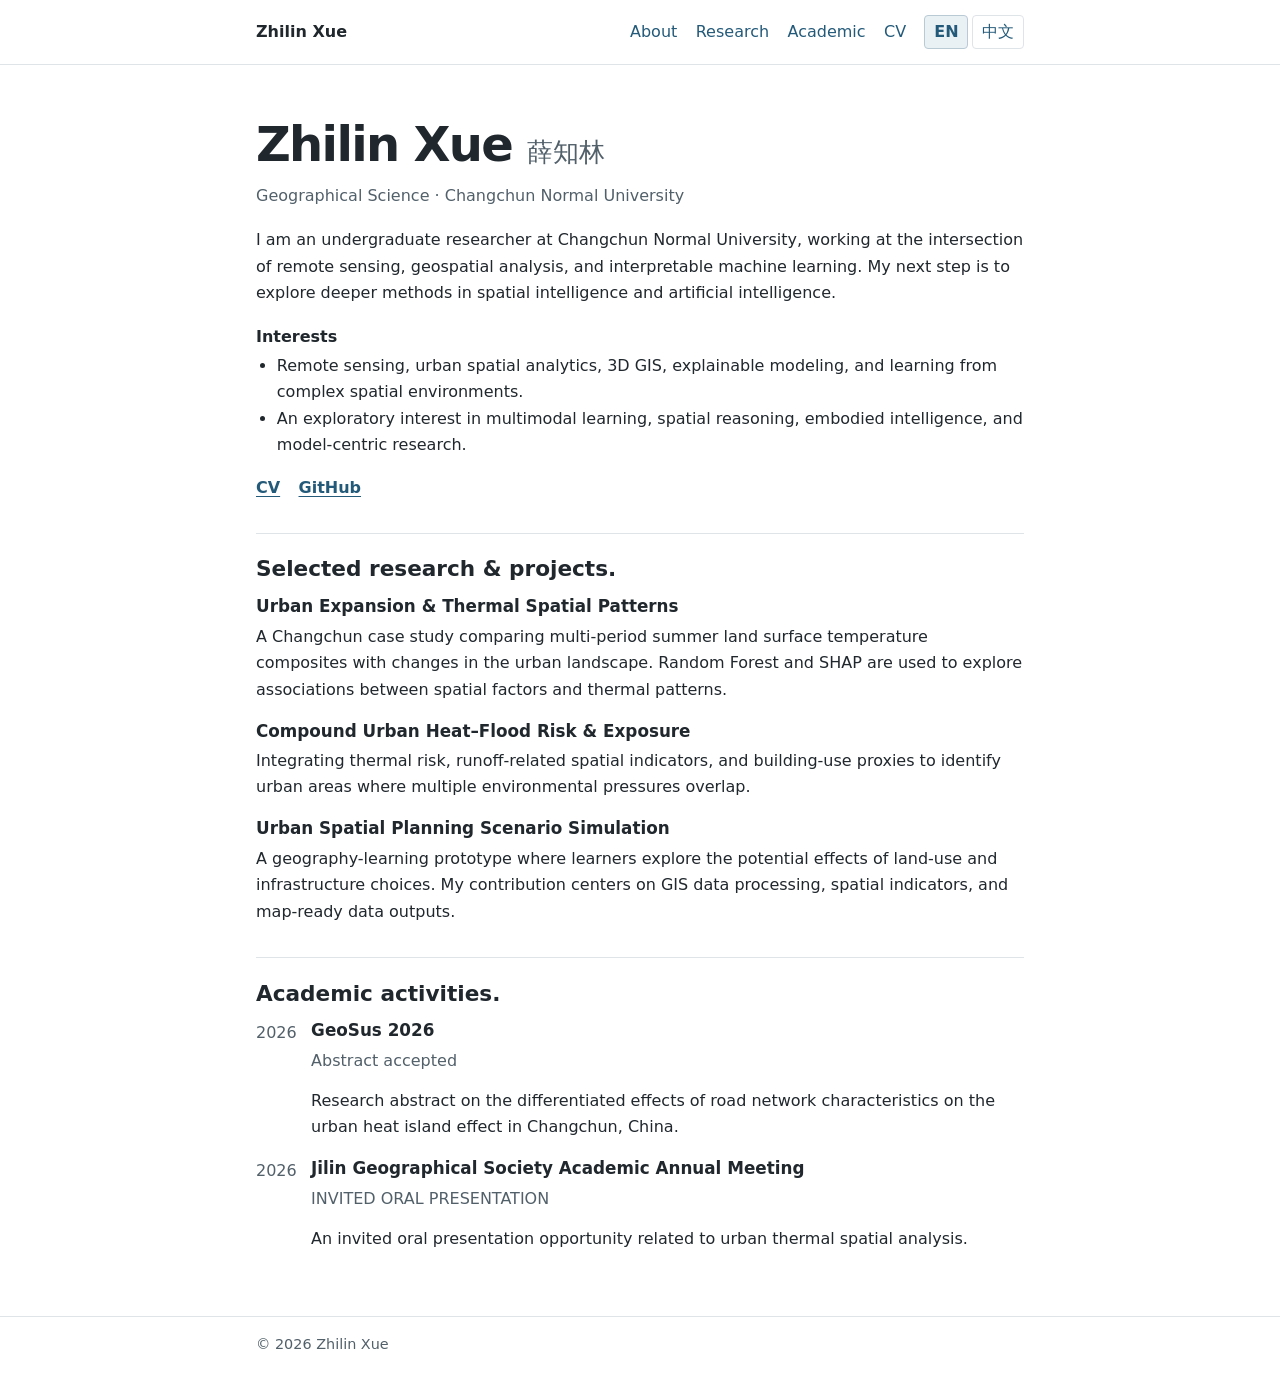
==== commit 83f8b18c: "Simplify bilingual academic homepage" ====
--- a/index.html
+++ b/index.html
@@ -11,9 +11,7 @@
   <meta property="og:type" content="website">
   <meta property="og:url" content="https://cola2233.github.io/">
   <link rel="icon" href="assets/favicon.svg" type="image/svg+xml">
-  <link rel="preconnect" href="https://fonts.googleapis.com">
   <link rel="preconnect" href="https://fonts.gstatic.com" crossorigin>
-  <link href="https://fonts.googleapis.com/css2?family=DM+Sans:wght@400;500;600;700&family=Manrope:wght@400;500;600;700;800&family=Noto+Sans+SC:wght@400;500;600;700&display=swap" rel="stylesheet">
   <link rel="stylesheet" href="assets/styles.css">
   <script src="assets/translations.js" defer></script>
   <script src="assets/main.js" defer></script>
@@ -21,158 +19,75 @@
 </head>
 <body data-page="home">
   <a class="skip-link" href="#main" data-i18n="ui.skip">Skip to content</a>
-  <div class="reading-progress" aria-hidden="true" id="reading-progress"></div>
-  <header class="site-header" id="top">
+  <header class="site-header">
     <div class="wrap nav-wrap">
-      <a href="index.html" class="logo-lockup" aria-label="Zhilin Xue homepage" data-internal-link>
-        <span class="brand-mark">ZX<span class="brand-dot">.</span></span>
-        <span class="brand-name">ZHILIN XUE</span>
-      </a>
-      <nav class="site-nav" id="site-nav" aria-label="Primary navigation">
+      <a class="brand-name" href="index.html" data-internal-link>Zhilin Xue</a>
+      <nav class="site-nav" aria-label="Primary navigation">
         <a href="#about" data-i18n="nav.about">About</a>
-        <a href="#interests" data-i18n="nav.interests">Interests</a>
         <a href="#projects" data-i18n="nav.projects">Research</a>
         <a href="#academic" data-i18n="nav.academic">Academic</a>
         <a href="cv.html" data-internal-link data-i18n="nav.cv">CV</a>
       </nav>
-      <div class="header-actions">
-        <div class="lang-switch" role="group" aria-label="Website language">
-          <button type="button" data-lang="en" aria-pressed="true">EN</button>
-          <span aria-hidden="true" class="lang-separator">/</span>
-          <button type="button" data-lang="zh" aria-pressed="false">中文</button>
-        </div>
-        <button type="button" class="mobile-menu" id="menu-toggle" aria-expanded="false" aria-controls="site-nav" aria-label="Open menu">
-          <span></span><span></span><span></span>
-        </button>
+      <div class="lang-switch" role="group" aria-label="Website language">
+        <button type="button" data-lang="en" aria-pressed="true">EN</button>
+        <button type="button" data-lang="zh" aria-pressed="false">中文</button>
       </div>
     </div>
   </header>
-
-  <main id="main">
-    <section class="hero section-padding" aria-labelledby="hero-title">
-      <div class="wrap hero-grid">
-        <div class="hero-content">
-          <div class="eyebrow"><span class="pulse-dot" aria-hidden="true"></span><span data-i18n="hero.eyebrow">UNDERGRADUATE RESEARCHER · GEOAI / AI</span></div>
-          <h1 id="hero-title"><span data-i18n="hero.hello">Hello, I'm</span><br><span class="display-name">Zhilin Xue<span class="full-stop">.</span></span></h1>
-          <div class="hero-rule"></div>
-          <p class="hero-lead" data-i18n="hero.lead">Understanding our changing cities through data, and exploring what intelligent systems can learn about space.</p>
-          <p class="hero-intro" data-i18n="hero.intro">I am an undergraduate researcher at Changchun Normal University, working at the intersection of remote sensing, geospatial analysis, and interpretable machine learning. My next step is to explore deeper methods in spatial intelligence and artificial intelligence.</p>
-          <div class="hero-cta">
-            <a href="#projects" class="button button-primary"><span data-i18n="hero.explore">Explore my research</span><span aria-hidden="true">↗</span></a>
-            <a href="cv.html" class="button button-outline" data-internal-link><span data-i18n="hero.cv">View academic CV</span><span aria-hidden="true">↗</span></a>
-          </div>
-          <div class="hero-meta">
-            <span class="meta-item"><svg viewBox="0 0 24 24" aria-hidden="true" width="17" height="17"><path d="M3 21V5a2 2 0 0 1 2-2h14a2 2 0 0 1 2 2v16M7 21v-6h10v6M7 7h2m6 0h2M7 11h2m6 0h2" fill="none" stroke="currentColor" stroke-width="1.6" stroke-linecap="round"/></svg><span data-i18n="hero.affiliation">Changchun Normal University</span></span>
-            <span class="meta-item"><span aria-hidden="true" class="tiny-ring"></span><span data-i18n="hero.field">Geographical Science</span></span>
-          </div>
-        </div>
-        <div class="hero-art" aria-label="Conceptual cartographic illustration">
-          <div class="art-frame">
-            <div class="visual-topbar"><span class="visual-kicker">SPATIAL / INTELLIGENCE</span><span class="visual-coordinates">43° N &nbsp; 125° E</span></div>
-            <svg class="art-map" viewBox="0 0 540 510" role="img" aria-label="Abstract illustration of a city map with geospatial grid, thermal areas and connected nodes">
-              <defs>
-                <pattern id="mapgrid" width="34" height="34" patternUnits="userSpaceOnUse"><path d="M34 0H0V34" fill="none" stroke="#d5e2f0" stroke-width="0.75"/></pattern>
-                <radialGradient id="heatA"><stop offset="0%" stop-color="#ffa96a" stop-opacity=".8"/><stop offset="64%" stop-color="#ffcaa1" stop-opacity=".32"/><stop offset="100%" stop-color="#ffcaa1" stop-opacity="0"/></radialGradient>
-                <radialGradient id="heatB"><stop offset="0%" stop-color="#5d8ffb" stop-opacity=".55"/><stop offset="100%" stop-color="#a8c8ff" stop-opacity="0"/></radialGradient>
-                <clipPath id="mapclip"><rect x="0" y="0" width="540" height="510" rx="8"/></clipPath>
-              </defs>
-              <g clip-path="url(#mapclip)">
-                <rect width="540" height="510" fill="#eef4fc"/>
-                <rect width="540" height="510" fill="url(#mapgrid)"/>
-                <g fill="none" stroke="#b8cfe3" stroke-width="1.8" opacity=".8">
-                  <path d="M-52 160C38 117 89 151 146 99S285 79 323 31 444 32 596 -29"/>
-                  <path d="M-56 192C43 150 94 183 158 135S293 119 344 66 477 69 596 12"/>
-                  <path d="M-59 225C61 179 104 216 176 170S305 164 361 113 470 100 603 55"/>
-                  <path d="M-60 270C74 204 113 245 193 209S319 199 377 151 476 147 606 100"/>
-                  <path d="M-56 315C52 274 120 289 209 251S340 239 393 202 512 190 609 150"/>
-                  <path d="M-57 358C59 319 150 339 226 295S354 279 411 251 508 242 601 207"/>
-                  <path d="M-56 405C49 372 145 377 231 341S368 322 418 296 507 289 608 261"/>
-                </g>
-                <g stroke="#fff" stroke-width="8" fill="none" stroke-linecap="round" opacity=".93">
-                  <path d="M37 442 172 354 208 273 299 225 353 116 503 45"/>
-                  <path d="M-8 103 114 177 200 194 315 310 433 360 570 397"/>
-                  <path d="M150 -10 173 80 278 147 328 255 333 382 403 539"/>
-                </g>
-                <g stroke="#85aac8" stroke-width="1.9" fill="none" opacity=".85">
-                  <path d="M37 442 172 354 208 273 299 225 353 116 503 45"/>
-                  <path d="M-8 103 114 177 200 194 315 310 433 360 570 397"/>
-                  <path d="M150 -10 173 80 278 147 328 255 333 382 403 539"/>
-                </g>
-                <ellipse cx="306" cy="253" rx="146" ry="137" fill="url(#heatA)"/>
-                <ellipse cx="126" cy="108" rx="127" ry="119" fill="url(#heatB)"/>
-                <ellipse cx="431" cy="411" rx="145" ry="128" fill="url(#heatB)"/>
-                <g stroke="#3868c0" fill="#fff" stroke-width="3">
-                  <circle cx="173" cy="80" r="7"/><circle cx="278" cy="147" r="7"/><circle cx="328" cy="255" r="7"/><circle cx="333" cy="382" r="7"/>
-                  <circle cx="114" cy="177" r="6"/><circle cx="200" cy="194" r="6"/><circle cx="315" cy="310" r="7"/><circle cx="433" cy="360" r="6"/>
-                </g>
-                <g transform="translate(283 234)"><circle r="28" fill="#3168de" opacity=".15"/><circle r="15" fill="#3168de" opacity=".26"/><circle r="6" fill="#2e61c4"/><path d="M-10 0h-15M10 0h15M0-10v-15M0 10v15" stroke="#336acf" stroke-width="1.6"/></g>
-                <g transform="translate(35 407)"><rect width="147" height="53" rx="10" fill="#fff" stroke="#d5e1f0"/><circle cx="20" cy="18" r="4" fill="#2f6bdd"/><text x="32" y="21" fill="#315274" font-size="11.5" font-weight="700" font-family="sans-serif">SPATIAL DATA</text><path d="M18 38H125" stroke="#dbe7f3" stroke-width="5" stroke-linecap="round"/><path d="M18 38H91" stroke="#5d94e8" stroke-width="5" stroke-linecap="round"/></g>
-                <path d="M430 75h66M430 75v22" stroke="#628bb3" stroke-width="1.4" fill="none"/>
-                <text x="430" y="65" font-size="10" fill="#507299" font-family="monospace">N ↑</text>
-              </g>
-            </svg>
-            <div class="visual-bottom"><span class="visual-legend"><i class="legend-color cool"></i><i class="legend-color warm"></i><span data-i18n="hero.concept">Conceptual geospatial illustration · Not empirical results</span></span><span class="visual-index">FIG. 01</span></div>
-          </div>
-          <div class="floating-tag"><span class="floating-tag-symbol">✦</span> <span data-i18n="hero.bridge">FROM GEO DATA TO INTELLIGENT SYSTEMS</span></div>
-        </div>
+  <main id="main" class="wrap">
+    <section class="intro" id="about">
+      <h1>Zhilin Xue <span lang="zh-CN">薛知林</span></h1>
+      <p class="affiliation"><span data-i18n="hero.field">Geographical Science</span> · <span data-i18n="hero.affiliation">Changchun Normal University</span></p>
+      <p data-i18n="hero.intro">I am an undergraduate researcher at Changchun Normal University, working at the intersection of remote sensing, geospatial analysis, and interpretable machine learning. My next step is to explore deeper methods in spatial intelligence and artificial intelligence.</p>
+      <div id="interests">
+        <h2 data-i18n="nav.interests">Interests</h2>
+        <ul>
+          <li data-i18n="interests.oneDesc">Remote sensing, urban spatial analytics, 3D GIS, explainable modeling, and learning from complex spatial environments.</li>
+          <li data-i18n="interests.twoDesc">An exploratory interest in multimodal learning, spatial reasoning, embodied intelligence, and model-centric research.</li>
+        </ul>
+      </div>
+      <div class="profile-links" id="contact">
+        <a href="cv.html" data-internal-link data-i18n="nav.cv">CV</a>
+        <a href="https://github.com/Cola2233">GitHub</a>
       </div>
     </section>
-
-    <section class="subtle-strip" aria-label="Research keywords">
-      <div class="wrap keyword-list"><span data-i18n="keywords.k1">REMOTE SENSING</span><span aria-hidden="true">✳</span><span data-i18n="keywords.k2">SPATIAL DATA SCIENCE</span><span aria-hidden="true">✳</span><span data-i18n="keywords.k3">EXPLAINABLE MACHINE LEARNING</span><span aria-hidden="true">✳</span><span data-i18n="keywords.k4">AI EXPLORATION</span></div>
+    <section class="home-section" id="projects">
+      <h2 data-i18n="projects.heading">Selected research &amp; projects</h2>
+      <article class="entry">
+        <h3 data-i18n="projects.p1title">Urban Expansion & Thermal Spatial Patterns</h3>
+        <p data-i18n="projects.p1desc">A Changchun case study comparing multi-period summer land surface temperature composites with changes in the urban landscape. Random Forest and SHAP are used to explore associations between spatial factors and thermal patterns.</p>
+      </article>
+      <article class="entry">
+        <h3 data-i18n="projects.p2title">Compound Urban Heat–Flood Risk & Exposure</h3>
+        <p data-i18n="projects.p2desc">Integrating thermal risk, runoff-related spatial indicators, and building-use proxies to identify urban areas where multiple environmental pressures overlap.</p>
+      </article>
+      <article class="entry">
+        <h3 data-i18n="projects.p3title">Urban Spatial Planning Scenario Simulation</h3>
+        <p data-i18n="projects.p3desc">A geography-learning prototype where learners explore the potential effects of land-use and infrastructure choices. My contribution centers on GIS data processing, spatial indicators, and map-ready data outputs.</p>
+      </article>
     </section>
-
-    <section class="section-padding about-section" id="about" aria-labelledby="about-title">
-      <div class="wrap section-grid">
-        <div class="section-label"><span class="section-index">01 /</span><span data-i18n="nav.about">About</span></div>
-        <div class="section-body"><h2 id="about-title" class="section-title" data-i18n="about.heading">Grounded in geography. Curious about intelligence.</h2>
-          <p class="body-large" data-i18n="about.p1">I am Zhilin Xue (薛知林), an undergraduate in Geographical Science at the School of Geographical Sciences, Changchun Normal University.</p>
-          <p data-i18n="about.p2">My current work examines how urban expansion relates to the spatial patterns of land surface temperature, and how multiple environmental risks can be characterized through remote sensing and GIS. I use interpretable machine learning to better understand the associations between landscape factors and urban thermal conditions.</p>
-          <p data-i18n="about.p3">I am also exploring a transition toward more fundamental computational research—particularly spatial intelligence, 3D scene understanding, multimodal learning, and intelligent agents. These are emerging interests, not claims of completed research.</p>
-          <div class="about-meta"><div><span class="mini-label" data-i18n="about.educationLabel">EDUCATION</span><strong data-i18n="about.education">Changchun Normal University</strong></div><div><span class="mini-label" data-i18n="about.focusLabel">CURRENT FOCUS</span><strong data-i18n="about.focus">GeoAI · Urban Environment · ML</strong></div></div>
+    <section class="home-section" id="academic">
+      <h2 data-i18n="academic.heading">Academic activities</h2>
+      <article class="entry event">
+        <time datetime="2026">2026</time>
+        <div>
+          <h3>GeoSus 2026</h3>
+          <p class="muted" data-i18n="academic.accepted">Abstract accepted</p>
+          <p data-i18n="academic.a1desc">Research abstract on the differentiated effects of road network characteristics on the urban heat island effect in Changchun, China.</p>
         </div>
-      </div>
-    </section>
-
-    <section class="section-padding interests-section" id="interests" aria-labelledby="interests-title">
-      <div class="wrap"><div class="section-intro"><div class="section-label"><span class="section-index">02 /</span><span data-i18n="nav.interests">Interests</span></div><div><h2 class="section-title" id="interests-title" data-i18n="interests.heading">Two directions, one learning journey.</h2><p class="section-subtitle" data-i18n="interests.sub">I am building on an established geospatial foundation while actively discovering new areas in computer science.</p></div></div>
-        <div class="interest-grid">
-          <article class="interest-card primary-card"><div class="interest-header"><span class="interest-num">TRACK 01</span><span class="interest-glyph">↗</span></div><div class="interest-symbol geosymbol" aria-hidden="true"><span></span><span></span><span></span></div><h3 data-i18n="interests.oneTitle">Geospatial & Urban Intelligence</h3><p data-i18n="interests.oneDesc">Remote sensing, urban spatial analytics, 3D GIS, explainable modeling, and learning from complex spatial environments.</p><div class="chip-row"><span>GeoAI</span><span>3D GIS</span><span>Urban Computing</span></div><span class="interest-status" data-i18n="interests.current">CURRENT RESEARCH FOUNDATION</span></article>
-          <article class="interest-card exploration-card"><div class="interest-header"><span class="interest-num">TRACK 02</span><span class="interest-glyph">↗</span></div><div class="interest-symbol aisymbol" aria-hidden="true"><span></span><span></span><span></span><span></span></div><h3 data-i18n="interests.twoTitle">AI Methods & Intelligent Systems</h3><p data-i18n="interests.twoDesc">An exploratory interest in multimodal learning, spatial reasoning, embodied intelligence, and model-centric research.</p><div class="chip-row"><span>Multimodal AI</span><span>Spatial Reasoning</span><span>Embodied AI</span></div><span class="interest-status exploring" data-i18n="interests.exploring">EXPLORING / LEARNING</span></article>
+      </article>
+      <article class="entry event">
+        <time datetime="2026">2026</time>
+        <div>
+          <h3 data-i18n="academic.a2title">Jilin Geographical Society Academic Annual Meeting</h3>
+          <p class="muted" data-i18n="academic.a2type">Invited oral presentation</p>
+          <p data-i18n="academic.a2desc">An invited oral presentation opportunity related to urban thermal spatial analysis.</p>
         </div>
-      </div>
-    </section>
-
-    <section class="section-padding project-section" id="projects" aria-labelledby="projects-title">
-      <div class="wrap"><div class="section-intro"><div class="section-label"><span class="section-index">03 /</span><span data-i18n="nav.projects">Research</span></div><div><h2 id="projects-title" class="section-title" data-i18n="projects.heading">Selected research & projects.</h2><p class="section-subtitle" data-i18n="projects.sub">A selection of work spanning urban environments, geospatial analytics, and research-oriented educational tools.</p></div></div>
-      <div class="project-list">
-        <article class="project-card"><div class="project-index"><span>01</span><div class="project-art art-heat" aria-hidden="true"><span class="art-sun"></span><span class="art-mosaic"></span></div></div><div class="project-detail"><div class="project-label"><span class="status-dot"></span><span data-i18n="projects.p1status">ONGOING RESEARCH</span></div><h3 data-i18n="projects.p1title">Urban Expansion & Thermal Spatial Patterns</h3><p data-i18n="projects.p1desc">A Changchun case study comparing multi-period summer land surface temperature composites with changes in the urban landscape. Random Forest and SHAP are used to explore associations between spatial factors and thermal patterns.</p><div class="chip-row muted"><span>LST</span><span>Remote Sensing</span><span>Random Forest</span><span>SHAP</span></div></div><span class="project-arrow" aria-hidden="true">↗</span></article>
-        <article class="project-card"><div class="project-index"><span>02</span><div class="project-art art-flood" aria-hidden="true"><span class="art-layer layer-a"></span><span class="art-layer layer-b"></span><span class="art-layer layer-c"></span></div></div><div class="project-detail"><div class="project-label"><span class="status-dot"></span><span data-i18n="projects.p2status">RESEARCH PROJECT</span></div><h3 data-i18n="projects.p2title">Compound Urban Heat–Flood Risk & Exposure</h3><p data-i18n="projects.p2desc">Integrating thermal risk, runoff-related spatial indicators, and building-use proxies to identify urban areas where multiple environmental pressures overlap.</p><div class="chip-row muted"><span>GIS</span><span>Risk Mapping</span><span>Exposure Proxies</span><span>Spatial Analysis</span></div></div><span class="project-arrow" aria-hidden="true">↗</span></article>
-        <article class="project-card"><div class="project-index"><span>03</span><div class="project-art art-education" aria-hidden="true"><span class="gridcell g1"></span><span class="gridcell g2"></span><span class="gridcell g3"></span><span class="gridcell g4"></span><span class="gridcell g5"></span><span class="gridcell g6"></span></div></div><div class="project-detail"><div class="project-label"><span class="status-dot gray"></span><span data-i18n="projects.p3status">EDUCATION / TECHNICAL PROJECT</span></div><h3 data-i18n="projects.p3title">Urban Spatial Planning Scenario Simulation</h3><p data-i18n="projects.p3desc">A geography-learning prototype where learners explore the potential effects of land-use and infrastructure choices. My contribution centers on GIS data processing, spatial indicators, and map-ready data outputs.</p><div class="chip-row muted"><span>Geospatial Data</span><span>Scenario Design</span><span>GeoTIFF</span><span>GeoJSON</span></div></div><span class="project-arrow" aria-hidden="true">↗</span></article>
-      </div>
-      <p class="section-footnote" data-i18n="projects.note">Visual motifs on this page are illustrative and do not reproduce scientific results. Details and supporting material are available upon request.</p>
-      </div>
-    </section>
-
-    <section class="section-padding academic-section" id="academic" aria-labelledby="academic-title">
-      <div class="wrap"><div class="section-intro"><div class="section-label"><span class="section-index">04 /</span><span data-i18n="nav.academic">Academic</span></div><div><h2 class="section-title" id="academic-title" data-i18n="academic.heading">Academic activities.</h2><p class="section-subtitle" data-i18n="academic.sub">Conference activity is labeled by its actual status. Abstract acceptance is not presented as a full-paper publication.</p></div></div>
-      <div class="academic-list">
-        <article class="academic-row"><div class="academic-year">2026</div><div><span class="academic-type" data-i18n="academic.a1type">ACCEPTED CONFERENCE ABSTRACT</span><h3>GeoSus 2026</h3><p data-i18n="academic.a1desc">Research abstract on the differentiated effects of road network characteristics on the urban heat island effect in Changchun, China.</p></div><span class="outcome" data-i18n="academic.accepted">Abstract accepted</span></article>
-        <article class="academic-row"><div class="academic-year">2026</div><div><span class="academic-type" data-i18n="academic.a2type">INVITED ORAL PRESENTATION</span><h3 data-i18n="academic.a2title">Jilin Geographical Society Academic Annual Meeting</h3><p data-i18n="academic.a2desc">An invited oral presentation opportunity related to urban thermal spatial analysis.</p></div><span class="outcome" data-i18n="academic.invited">Invited</span></article>
-      </div>
-      </div>
-    </section>
-
-    <section class="section-padding skills-section" id="skills" aria-labelledby="skills-title">
-      <div class="wrap"><div class="section-intro"><div class="section-label"><span class="section-index">05 /</span><span data-i18n="skills.label">Toolkit</span></div><div><h2 class="section-title" id="skills-title" data-i18n="skills.heading">Methods & tools.</h2><p class="section-subtitle" data-i18n="skills.sub">Research tools I have used, alongside areas I am actively looking to learn.</p></div></div>
-      <div class="skill-grid"><div class="skill-block"><span class="skill-icon">01</span><h3 data-i18n="skills.geo">Geospatial analysis</h3><p>GIS · Remote Sensing · Raster Processing · GeoTIFF · GeoJSON</p></div><div class="skill-block"><span class="skill-icon">02</span><h3 data-i18n="skills.ml">Data & modeling</h3><p>Python · Random Forest · SHAP · Spatial Indicators</p></div><div class="skill-block"><span class="skill-icon">03</span><h3 data-i18n="skills.research">Research practice</h3><p data-i18n="skills.researchDesc">Data integration · Visualization · Experimental interpretation · Academic presentations</p></div><div class="skill-block new-skill"><span class="skill-icon">↗</span><h3 data-i18n="skills.learning">Areas I'm exploring</h3><p data-i18n="skills.learningDesc">Deep learning · 3D spatial intelligence · Multimodal and embodied AI</p></div></div>
-      </div>
-    </section>
-
-    <section class="contact-section section-padding" id="contact" aria-labelledby="contact-title">
-      <div class="wrap contact-inner"><div><div class="contact-kicker" data-i18n="contact.kicker">OPEN TO LEARNING & COLLABORATION</div><h2 id="contact-title" data-i18n="contact.heading">Let's explore the next question.</h2><p data-i18n="contact.desc">I welcome conversations about research visits, student collaborations, and scientific questions at the intersection of geospatial data and AI.</p></div><div class="contact-actions"><a href="https://github.com/Cola2233" class="button button-white" target="_blank" rel="noopener noreferrer"><span data-i18n="contact.github">Explore my GitHub</span><span aria-hidden="true">↗</span></a><a href="cv.html" class="text-link light-link" data-internal-link><span data-i18n="contact.cv">View academic CV</span> <span aria-hidden="true">↗</span></a></div></div>
+      </article>
     </section>
   </main>
-  <footer class="site-footer"><div class="wrap footer-inner"><div><strong>Zhilin Xue <span class="footer-cname">/ 薛知林</span></strong><span data-i18n="footer.tag">Geography-informed. AI-curious.</span></div><div class="footer-links"><a href="https://github.com/Cola2233" target="_blank" rel="noopener noreferrer">GitHub ↗</a><a href="#top" data-i18n="footer.top">Back to top ↑</a></div><span class="copyright">© <span id="year">2026</span> Zhilin Xue</span></div></footer>
+  <footer class="site-footer">
+    <div class="wrap">© <span id="year">2026</span> Zhilin Xue</div>
+  </footer>
 </body>
 </html>
--- a/assets/styles.css
+++ b/assets/styles.css
@@ -1,328 +1,76 @@
 :root {
-  --ink: #172644;
-  --ink-strong: #0d203d;
-  --muted: #60718a;
-  --muted-light: #8898ac;
-  --brand: #315fbd;
-  --brand-deep: #1c469e;
-  --brand-light: #e7f0ff;
-  --line: #dde5ef;
-  --bg: #f8fafc;
-  --white: #fff;
-  --orange: #f3a469;
-  --body-font: 'DM Sans', 'Noto Sans SC', sans-serif;
-  --display-font: 'Manrope', 'Noto Sans SC', sans-serif;
-  --shadow: 0 15px 50px rgba(23, 55, 103, .07);
+  color-scheme: light;
+  --ink: #20272d;
+  --muted: #52606a;
+  --link: #245a79;
+  --rule: #dfe4e8;
+  font-family: system-ui, "Microsoft YaHei", sans-serif;
 }
+
 *, *::before, *::after { box-sizing: border-box; }
-html { scroll-behavior: smooth; scroll-padding-top: 105px; }
-body { margin: 0; color: var(--ink); background: var(--bg); font-family: var(--body-font); font-size: 16px; line-height: 1.73; -webkit-font-smoothing: antialiased; }
-body.is-zh { font-family: 'Noto Sans SC', 'DM Sans', sans-serif; }
-::selection { background: #d8e5ff; color: var(--ink-strong); }
-button, a { -webkit-tap-highlight-color: transparent; }
-a { color: inherit; text-decoration: none; }
+body { margin: 0; color: var(--ink); background: #fff; line-height: 1.65; }
+a { color: var(--link); text-underline-offset: .2em; }
+a:hover { text-decoration-thickness: 2px; }
+:focus-visible { outline: 2px solid var(--link); outline-offset: 4px; }
+.wrap { width: min(100% - 3rem, 48rem); margin-inline: auto; }
+.site-header { border-bottom: 1px solid var(--rule); }
+.nav-wrap, .site-nav, .lang-switch, .profile-links, .cv-toolbar {
+  display: flex;
+  flex-wrap: wrap;
+  align-items: center;
+  gap: .5rem 1.15rem;
+}
+.nav-wrap { min-height: 4rem; padding-block: .65rem; }
+.brand-name { color: var(--ink); font-weight: 700; margin-right: auto; }
+.brand-name, .site-nav a { text-decoration: none; }
+.site-nav a:hover, .site-nav [aria-current] { text-decoration: underline; }
+.lang-switch { gap: .25rem; }
 button { font: inherit; cursor: pointer; }
-a:focus-visible, button:focus-visible { outline: 3px solid #7ca5f5; outline-offset: 4px; }
-.wrap { width: min(1168px, calc(100% - 96px)); margin: 0 auto; }
-.skip-link { position: fixed; z-index: 100; top: -80px; left: 18px; background: var(--ink-strong); color: white; padding: 8px 15px; border-radius: 8px; }
-.skip-link:focus { top: 10px; }
-.reading-progress { position: fixed; z-index: 50; left: 0; top: 0; height: 3px; width: 0; background: var(--brand); transition: width .1s ease-out; }
-.site-header { position: sticky; top: 0; z-index: 40; height: 85px; background: rgba(249, 251, 254, .93); border-bottom: 1px solid rgba(221, 229, 239, .78); backdrop-filter: blur(18px); -webkit-backdrop-filter: blur(18px); }
-.nav-wrap { height: 100%; display: flex; align-items: center; justify-content: space-between; gap: 32px; }
-.logo-lockup { display: inline-flex; gap: 11px; align-items: center; white-space: nowrap; flex: 0 0 auto; }
-.brand-mark { display: grid; place-items: center; position: relative; width: 41px; height: 41px; background: var(--ink-strong); color: white; border-radius: 12px; font: 800 17px/1 var(--display-font); letter-spacing: -1.4px; }
-.brand-dot { color: var(--orange); }
-.brand-name { font: 800 13px/1 var(--display-font); letter-spacing: .09em; }
-.site-nav { display: flex; align-items: center; gap: clamp(17px, 2.5vw, 35px); margin-left: auto; }
-.site-nav a { color: #536780; font-weight: 700; font-size: 12.5px; letter-spacing: .008em; transition: color .18s ease; }
-.site-nav a:hover, .site-nav a.active, .site-nav a[aria-current] { color: var(--brand); }
-.header-actions { display: flex; align-items: center; gap: 14px; }
-.lang-switch { border: 1px solid #dae3ef; background: #f1f5fa; border-radius: 10px; display: inline-flex; align-items: center; padding: 3px; gap: 2px; }
-.lang-switch button { border: 0; background: transparent; padding: 5px 8px; font-size: 11px; font-weight: 700; color: #8291a7; border-radius: 7px; line-height: 1.45; transition: background .2s, color .2s, box-shadow .2s; }
-.lang-switch button.active { color: var(--brand-deep); background: #fff; box-shadow: 0 1px 5px rgba(30,60,100,.09); }
-.lang-separator { color: #abb8c8; font-size: 12px; }
-.mobile-menu { display: none; }
-.section-padding { padding: 112px 0; }
-.hero { position: relative; padding: 103px 0 115px; overflow: hidden; background: radial-gradient(ellipse at 72% 44%, #edf4ff 0, transparent 54%), #fbfcff; }
-.hero::before { content: ''; position: absolute; width: 520px; height: 520px; background: radial-gradient(circle, rgba(211,229,255,.45), transparent 70%); top: -220px; left: -200px; pointer-events: none; }
-.hero-grid { display: grid; grid-template-columns: minmax(0, 1.06fr) minmax(0, .94fr); gap: clamp(34px, 5vw, 76px); align-items: center; position: relative; }
-.hero-content { position: relative; z-index: 2; }
-.eyebrow { display: inline-flex; align-items: center; gap: 10px; font-size: 10px; letter-spacing: .15em; font-weight: 800; color: var(--brand); margin-bottom: 25px; line-height: 1.7; }
-.pulse-dot { width: 8px; height: 8px; border-radius: 50%; background: #5d9ee4; box-shadow: 0 0 0 5px #e4efff; flex-shrink: 0; }
-h1, h2, h3, p { margin-top: 0; }
-.hero h1 { font: 800 clamp(48px, 5.4vw, 73px)/1.13 var(--display-font); letter-spacing: -.065em; margin: 0; color: var(--ink-strong); }
-.hero h1 > span:first-child { font-size: .79em; }
-.display-name { display: inline-block; white-space: nowrap; }
-.full-stop { color: var(--brand); }
-.hero-rule { width: 64px; height: 3px; border-radius: 3px; background: #7e9ddc; margin: 27px 0 23px; }
-.hero-lead { font: 700 clamp(19px, 2vw, 24px)/1.5 var(--display-font); letter-spacing: -.024em; color: #334c70; max-width: 610px; margin-bottom: 15px; }
-.hero-intro { font-size: 14.5px; line-height: 1.9; max-width: 550px; color: var(--muted); margin-bottom: 27px; }
-.hero-cta { display: flex; align-items: center; flex-wrap: wrap; gap: 11px; }
-.button { display: inline-flex; justify-content: center; align-items: center; gap: 18px; border-radius: 11px; border: 1px solid transparent; min-height: 47px; padding: 11px 19px; font-size: 12px; line-height: 1.3; font-weight: 800; transition: transform .2s ease, background .2s ease, box-shadow .2s ease; }
-.button:hover { transform: translateY(-2px); }
-.button-primary { color: #fff; background: var(--brand-deep); box-shadow: 0 5px 20px rgba(40,88,182,.18); }
-.button-primary:hover { background: #173980; box-shadow: 0 9px 25px rgba(40,88,182,.22); }
-.button-outline { border-color: #ccd8e8; background: rgba(255,255,255,.75); color: var(--ink); }
-.button-outline:hover { border-color: #91acd2; background: #fff; }
-.hero-meta { display: flex; flex-wrap: wrap; gap: 12px 24px; align-items: center; margin-top: 34px; }
-.meta-item { display: inline-flex; align-items: center; gap: 7px; color: #617590; font-size: 11px; font-weight: 700; }
-.meta-item svg { color: #8ca2c3; }
-.tiny-ring { width: 10px; height: 10px; border: 2px solid #8ca2c3; border-radius: 50%; }
-.hero-art { position: relative; min-width: 0; padding: 14px 0 25px 15px; }
-.art-frame { overflow: hidden; transform: rotate(1.4deg); background: white; padding: 14px; border: 1px solid #d6e1ef; box-shadow: 0 22px 65px rgba(27,66,120,.16), 0 5px 12px rgba(27,66,120,.035); border-radius: 20px; }
-.visual-topbar, .visual-bottom { display: flex; align-items: center; justify-content: space-between; gap: 10px; }
-.visual-topbar { padding: 1px 5px 12px; }
-.visual-kicker, .visual-coordinates, .visual-index { font: 700 9px/1.4 var(--display-font); letter-spacing: .13em; color: #7a90ab; }
-.visual-coordinates { color: #9caabc; }
-.art-map { display: block; width: 100%; height: auto; aspect-ratio: 540/510; border-radius: 9px; }
-.visual-bottom { padding: 13px 5px 0; }
-.visual-legend { display: flex; align-items: center; gap: 5px; font-size: 9px; line-height: 1.55; color: #7b90aa; }
-.legend-color { display: inline-block; width: 8px; height: 8px; border-radius: 2px; flex: 0 0 auto; }
-.legend-color.cool { background: #90b0f1; }
-.legend-color.warm { background: #efb381; margin-right: 5px; }
-.floating-tag { position: absolute; right: -17px; bottom: 0; transform: rotate(-2deg); display: inline-flex; gap: 11px; align-items: center; background: var(--ink-strong); color: #fff; box-shadow: 0 10px 30px rgba(22,43,83,.16); padding: 13px 16px; border-radius: 9px; font-size: 9px; font-weight: 800; letter-spacing: .075em; }
-.floating-tag-symbol { color: #f4b580; font-size: 19px; font-weight: 400; }
-.subtle-strip { background: #eaf1fa; border-block: 1px solid #dbe7f5; }
-.keyword-list { display: flex; align-items: center; justify-content: space-between; gap: 15px; min-height: 62px; color: #7088ac; font: 800 10px/1.6 var(--display-font); letter-spacing: .105em; }
-.keyword-list > span:nth-child(even) { color: #9fb9de; font-size: 14px; }
-.section-grid { display: grid; grid-template-columns: minmax(165px, .3fr) minmax(0, .7fr); gap: 48px; }
-.section-label { text-transform: uppercase; color: #4e74b0; font-size: 10px; line-height: 1.7; font-weight: 800; letter-spacing: .13em; white-space: nowrap; }
-.section-index { color: #a5b7cf; margin-right: 10px; }
-.section-title { color: var(--ink-strong); font: 800 clamp(27px, 3.5vw, 42px)/1.27 var(--display-font); letter-spacing: -.049em; margin-bottom: 20px; max-width: 770px; }
-.section-body p { color: #5a6e89; font-size: 14.5px; line-height: 2; margin-bottom: 14px; max-width: 850px; }
-.section-body p.body-large { color: #2f4668; font-size: 17px; line-height: 1.8; font-weight: 600; margin-bottom: 20px; }
-.about-section { background: #fff; }
-.about-meta { display: grid; grid-template-columns: 1fr 1fr; gap: 28px; border-top: 1px solid var(--line); margin-top: 32px; padding-top: 25px; }
-.about-meta > div { display: flex; flex-direction: column; gap: 6px; }
-.mini-label { font: 800 9px/1.6 var(--display-font); letter-spacing: .16em; color: #8fa1bc; }
-.about-meta strong { color: #324b6c; font-size: 12px; font-weight: 700; }
-.section-intro { display: grid; grid-template-columns: minmax(165px, .3fr) minmax(0, .7fr); gap: 48px; margin-bottom: 42px; }
-.section-intro .section-title { margin-bottom: 10px; }
-.section-subtitle { font-size: 14px; color: var(--muted); line-height: 1.85; max-width: 750px; margin: 0; }
-.interests-section { background: #f5f8fc; }
-.interest-grid { display: grid; grid-template-columns: 1fr 1fr; gap: 22px; }
-.interest-card { position: relative; background: #fff; border: 1px solid #dbe4ef; border-radius: 17px; padding: clamp(25px, 3.3vw, 42px); overflow: hidden; min-height: 355px; transition: transform .2s ease, box-shadow .2s ease; }
-.interest-card:hover { transform: translateY(-4px); box-shadow: var(--shadow); }
-.interest-card.primary-card { background: linear-gradient(145deg, #fff 62%, #f1f6fd); }
-.interest-card.exploration-card { background: linear-gradient(145deg, #fff 59%, #eef1fb); }
-.interest-header { display: flex; justify-content: space-between; align-items: center; font: 800 10px/1.5 var(--display-font); letter-spacing: .15em; color: #7992b7; }
-.interest-glyph { font-size: 18px; font-weight: 400; color: #9db2d2; }
-.interest-symbol { position: relative; margin: 35px 0 23px; height: 48px; width: 48px; }
-.geosymbol { border: 2px solid #3d71be; transform: rotate(22deg); border-radius: 6px; }
-.geosymbol span { position: absolute; border: 1px solid #85a9dc; border-radius: 3px; width: 29px; height: 29px; }
-.geosymbol span:nth-child(1) { left: -11px; top: 9px; }
-.geosymbol span:nth-child(2) { left: 9px; top: -10px; }
-.geosymbol span:nth-child(3) { left: 15px; top: 22px; width: 12px; height: 12px; background: #8db3e9; }
-.aisymbol { border: 1px solid #5474b9; border-radius: 50%; }
-.aisymbol::after, .aisymbol::before { content: ''; position: absolute; background: #879ed4; height: 1px; transform-origin: left; }
-.aisymbol::before { width: 47px; transform: rotate(45deg); top: 10px; left: 5px; }
-.aisymbol::after { width: 45px; transform: rotate(-40deg); top: 34px; left: 6px; }
-.aisymbol span { position: absolute; z-index: 1; width: 10px; height: 10px; background: #4e6cbd; border-radius: 50%; box-shadow: 0 0 0 4px #e7eefa; }
-.aisymbol span:nth-child(1) { top: 2px; left: 1px; }.aisymbol span:nth-child(2) { top: 2px; right: 1px; }.aisymbol span:nth-child(3) { bottom: 2px; left: 1px; }.aisymbol span:nth-child(4) { bottom: 2px; right: 1px; }
-.interest-card h3 { font: 800 clamp(18px, 2vw, 23px)/1.35 var(--display-font); letter-spacing: -.03em; margin-bottom: 11px; }
-.interest-card p { color: var(--muted); font-size: 13px; line-height: 1.85; margin-bottom: 19px; max-width: 410px; }
-.chip-row { display: flex; flex-wrap: wrap; gap: 7px; }
-.chip-row span { display: inline-flex; align-items: center; background: #edf3fc; border-radius: 6px; padding: 6px 9px; color: #5173a6; font-size: 10px; font-weight: 700; line-height: 1.2; }
-.interest-status { display: block; color: #527ebb; font: 800 9px/1.4 var(--display-font); letter-spacing: .13em; margin-top: 29px; }
-.interest-status.exploring { color: #7e72b6; }
-.project-section { background: #fff; }
-.project-list { border-top: 1px solid var(--line); }
-.project-card { display: grid; grid-template-columns: 178px minmax(0, 1fr) 26px; align-items: center; gap: 38px; padding: 28px 0; border-bottom: 1px solid var(--line); }
-.project-index { display: flex; flex-direction: column; gap: 10px; align-items: flex-start; color: #a0b2ca; font: 800 10px/1.4 var(--display-font); letter-spacing: .14em; }
-.project-art { position: relative; width: 178px; height: 136px; border-radius: 10px; overflow: hidden; }
-.art-heat { background: linear-gradient(145deg, #dbecf5, #a8c6e2); }
-.art-heat::before { content: ''; position: absolute; inset: -25%; background: repeating-linear-gradient(90deg, transparent 0 20px, rgba(255,255,255,.4) 21px), repeating-linear-gradient(0deg, transparent 0 21px, rgba(255,255,255,.4) 22px); transform: rotate(20deg) scale(1.2); }
-.art-sun { position: absolute; top: -23px; right: -27px; width: 154px; height: 154px; background: radial-gradient(circle,#e8a36c 0%, #fbd2a4 25%, rgba(243,159,112,.55) 40%, transparent 67%); border-radius: 50%; }
-.art-mosaic { position: absolute; bottom: -20px; left: 29px; width: 95px; height: 113px; border: 11px solid rgba(49,98,173,.25); transform: rotate(33deg); }
-.art-flood { background: #e1edfa; }
-.art-layer { position: absolute; width: 200px; height: 72px; border-radius: 42%; transform: rotate(-26deg); }
-.art-layer.layer-a { top: 8px; left: -23px; background: #a6c5e5; }
-.art-layer.layer-b { top: 41px; left: -18px; background: #648ebc; }
-.art-layer.layer-c { top: 81px; left: 4px; background: #315e9a; }
-.art-flood::after { content: ''; position: absolute; width: 168px; height: 168px; border: 2px dashed rgba(255,255,255,.75); border-radius: 50%; top: -18px; left: 42px; }
-.art-education { background: #e9eefa; display: grid; grid-template-columns: repeat(3,1fr); grid-template-rows: repeat(2,1fr); gap: 7px; padding: 17px; }
-.gridcell { border-radius: 5px; background: #abc1e3; }.gridcell.g2 { background:#719fd0 }.gridcell.g3 { background:#d5e1a5 }.gridcell.g4 { background:#8ab7ae }.gridcell.g5 { background:#3f74b2 }.gridcell.g6 { background:#e6bf83 }
-.project-label { display: inline-flex; gap: 8px; align-items: center; color: #547fb5; font: 800 9px/1.6 var(--display-font); letter-spacing: .13em; margin-bottom: 10px; }
-.status-dot { display: inline-block; width: 7px; height: 7px; border-radius: 50%; background: #5a96de; }
-.status-dot.gray { background: #93a3bb; }
-.project-detail h3 { color: #1c3354; font: 800 clamp(19px, 2.2vw, 24px)/1.4 var(--display-font); letter-spacing: -.035em; margin-bottom: 9px; }
-.project-detail p { color: #65758a; font-size: 13px; line-height: 1.85; margin-bottom: 12px; max-width: 680px; }
-.chip-row.muted span { background: #f2f5f9; color: #697d9d; padding: 5px 8px; }
-.project-arrow { align-self: start; color: #b6c3d7; font-size: 19px; font-weight: 300; }
-.section-footnote { color: #8c9bb0; font-size: 11px; line-height: 1.7; padding-top: 18px; }
-.academic-section { background: #f5f8fc; }
-.academic-list { border-top: 1px solid var(--line); }
-.academic-row { display: grid; grid-template-columns: 85px minmax(0, 1fr) 140px; gap: 30px; align-items: start; padding: 30px 0; border-bottom: 1px solid var(--line); }
-.academic-year { font: 800 20px/1.45 var(--display-font); letter-spacing: -.035em; color: #9caecc; }
-.academic-type { display: inline-block; font: 800 9px/1.5 var(--display-font); letter-spacing: .12em; color: #537eba; margin-bottom: 10px; }
-.academic-row h3 { font: 800 18px/1.5 var(--display-font); margin-bottom: 6px; letter-spacing: -.02em; color: #263d5f; }
-.academic-row p { color: var(--muted); margin: 0; font-size: 13px; line-height: 1.8; }
-.outcome { justify-self: end; white-space: nowrap; padding: 7px 10px; background: #e5effd; color: #416baa; font-size: 10px; font-weight: 800; border-radius: 6px; line-height: 1.35; }
-.skills-section { background: white; }
-.skill-grid { display: grid; grid-template-columns: repeat(4, minmax(0,1fr)); gap: 15px; }
-.skill-block { background: #f5f8fc; border: 1px solid #e7edf6; border-radius: 12px; padding: 26px 21px; min-height: 196px; }
-.skill-block.new-skill { background: #edf2fb; }
-.skill-icon { display: inline-block; color: #9fb5d3; font: 800 11px/1.3 var(--display-font); margin-bottom: 27px; }
-.skill-block h3 { color: #2b4468; font-size: 14px; line-height: 1.4; margin-bottom: 11px; font-weight: 800; }
-.skill-block p { margin: 0; color: #697e9b; font-size: 11px; line-height: 1.85; }
-.contact-section { background: #142a4c; color: white; }
-.contact-inner { display: grid; grid-template-columns: 1fr auto; align-items: center; gap: 42px; }
-.contact-kicker { color: #93b4f0; font: 800 10px/1.5 var(--display-font); letter-spacing: .16em; margin-bottom: 15px; }
-.contact-section h2 { color: white; font: 800 clamp(27px,3.5vw,44px)/1.3 var(--display-font); letter-spacing: -.045em; margin-bottom: 14px; }
-.contact-section p { color: #b6c8df; font-size: 14px; max-width: 580px; line-height: 1.8; margin: 0; }
-.contact-actions { display: flex; flex-direction: column; align-items: flex-end; gap: 15px; }
-.button-white { background: #fff; color: #1d3b6b; white-space: nowrap; }
-.button-white:hover { background: #eaf3ff; }
-.text-link { font-size: 12px; font-weight: 700; }
-.light-link { color: #c5d7ee; }
-.light-link:hover { color: #fff; }
-.site-footer { background: #f8fafc; padding: 26px 0; }
-.footer-inner { display: flex; align-items: center; flex-wrap: wrap; gap: 30px; justify-content: space-between; }
-.footer-inner > div:first-child { display: flex; flex-direction: column; gap: 2px; }
-.footer-inner strong { color: #1b3557; font: 800 13px/1.5 var(--display-font); }
-.footer-cname { color: #6883a9; font-weight: 600; }
-.footer-inner > div:first-child > span { color: #8ca0b9; font-size: 11px; }
-.footer-links { display: flex; align-items: center; gap: 22px; color: #607a9c; font-size: 11px; font-weight: 700; }
-.footer-links a:hover { color: var(--brand); }
-.copyright { color: #9baac0; font-size: 10px; }
-
-/* CV page */
-.cv-main { padding: 44px 0 95px; background: #f2f6fc; }
-.cv-shell { max-width: 1040px; }
-.cv-toolbar { display: flex; justify-content: space-between; align-items: center; gap: 18px; margin-bottom: 24px; }
-.back-link { color: #607b9c; font-size: 12px; font-weight: 700; }
-.back-link:hover { color: var(--brand); }
-.print-button { border: 0; }
-.cv-paper { background: white; border: 1px solid #e0e9f4; border-radius: 14px; box-shadow: 0 20px 60px rgba(21,54,104,.06); padding: clamp(35px, 6.4vw, 80px); }
-.cv-paper-header { display: flex; justify-content: space-between; align-items: start; gap: 24px; padding-bottom: 25px; border-bottom: 2px solid #18355f; }
-.cv-eyebrow { color: var(--brand); font-size: 10px; letter-spacing: .15em; font-weight: 800; margin-bottom: 13px; }
-.cv-paper-header h1 { font: 800 clamp(29px, 4vw, 42px)/1.2 var(--display-font); letter-spacing: -.05em; color: var(--ink-strong); margin-bottom: 8px; }
-.cv-paper-header h1 span { font-size: .54em; font-weight: 700; letter-spacing: 0; margin-left: 10px; color: #6d87ac; white-space: nowrap; }
-.cv-paper-header p { font-size: 12px; color: #5b7292; max-width: 520px; margin: 0; }
-.cv-header-side { display: flex; flex-direction: column; gap: 4px; padding-top: 18px; color: #7185a2; font-size: 11px; text-align: right; white-space: nowrap; }
-.cv-header-side a { color: var(--brand); }
-.cv-summary { color: #415d7d; background: #f2f7ff; border-left: 3px solid #9cbae7; border-radius: 0 7px 7px 0; font-size: 12px; line-height: 1.85; padding: 13px 18px; margin: 22px 0 29px; }
-.cv-section { margin-bottom: 30px; break-inside: avoid-page; }
-.cv-section h2 { color: #234778; text-transform: uppercase; font: 800 11px/1.5 var(--display-font); letter-spacing: .085em; margin-bottom: 14px; padding-bottom: 7px; border-bottom: 1px solid #d8e4f0; }
-.cv-entry { display: flex; justify-content: space-between; gap: 24px; margin-bottom: 17px; break-inside: avoid-page; }
-.cv-entry-main { display: flex; flex-direction: column; gap: 4px; }
-.cv-entry-main strong { font-size: 12.5px; font-weight: 800; line-height: 1.5; color: #203d62; }
-.cv-entry-main span, .cv-entry-main li { color: #61738c; font-size: 11.5px; line-height: 1.75; }
-.cv-entry-main ul { margin: 4px 0 0; padding-left: 19px; }
-.cv-date { color: #8ca2bc; font-size: 11px; font-weight: 700; white-space: nowrap; }
-.cv-skill-row { display: flex; gap: 15px; align-items: baseline; font-size: 11.5px; margin: 8px 0; }
-.cv-skill-row strong { min-width: 114px; color: #344f73; }
-.cv-skill-row span { color: #5f7189; }
-.cv-section > p { font-size: 11.5px; line-height: 1.85; color: #61738c; margin: 0; }
-.cv-paper-note { color: #8796ac; font-size: 10px; line-height: 1.8; border-top: 1px solid #e2eaf4; padding-top: 14px; }
-.cv-after { color: #8999ae; font-size: 11px; text-align: center; margin-top: 23px; }
-
-@media (max-width: 1100px) {
-  .wrap { width: min(100% - 60px, 1168px); }
-  .nav-wrap { gap: 20px; }
-  .site-nav { gap: 18px; }
-  .hero { padding: 82px 0 94px; }
-  .hero-grid { gap: 25px; }
-  .floating-tag { right: 0; }
-  .project-card { grid-template-columns: 162px minmax(0, 1fr) 18px; gap: 27px; }
-  .project-art { width: 162px; }
-  .skill-grid { grid-template-columns: repeat(2,minmax(0,1fr)); }
+.lang-switch button, .print-button {
+  border: 1px solid var(--rule);
+  border-radius: .25rem;
+  background: white;
+  color: var(--link);
+  padding: .2rem .55rem;
 }
-@media (max-width: 820px) {
-  .wrap { width: min(100% - 44px, 710px); }
-  .site-header { height: 72px; }
-  .nav-wrap { gap: 14px; }
-  .brand-mark { width: 38px; height: 38px; }
-  .site-nav { display: none; position: absolute; top: 72px; left: 0; right: 0; z-index: 20; padding: 12px 22px 23px; background: #fafcff; box-shadow: 0 16px 30px rgba(31,62,107,.1); border-bottom: 1px solid var(--line); }
-  .site-nav.open { display: flex; flex-direction: column; align-items: stretch; gap: 0; }
-  .site-nav a { padding: 12px 8px; border-bottom: 1px solid #ecf1f7; font-size: 14px; }
-  .mobile-menu { display: flex; flex-direction: column; justify-content: center; gap: 4px; background: transparent; border: 1px solid var(--line); border-radius: 9px; padding: 10px; width: 38px; height: 38px; }
-  .mobile-menu span { display: block; background: #45668e; width: 100%; height: 2px; border-radius: 3px; }
-  .section-padding { padding: 79px 0; }
-  .hero { padding: 75px 0; }
-  .hero-grid { grid-template-columns: 1fr; }
-  .hero-content { max-width: 630px; }
-  .hero-art { max-width: 590px; margin: 12px auto 0; width: 100%; padding-left: 0; }
-  .hero h1 { font-size: clamp(46px,7vw,65px); }
-  .art-map { max-height: 500px; }
-  .keyword-list { gap: 11px; flex-wrap: wrap; justify-content: center; padding: 12px 0; }
-  .section-grid, .section-intro { grid-template-columns: 1fr; gap: 18px; }
-  .interest-grid { gap: 15px; }
-  .interest-card { padding: 24px; }
-  .project-card { grid-template-columns: 150px minmax(0, 1fr); gap: 21px; }
-  .project-art { width: 150px; height: 121px; }
-  .project-arrow { display: none; }
-  .academic-row { grid-template-columns: 60px minmax(0,1fr); gap: 20px; }
-  .outcome { grid-column: 2; justify-self: start; }
-  .contact-inner { grid-template-columns: 1fr; gap: 25px; }
-  .contact-actions { align-items: flex-start; }
+.lang-switch button[aria-pressed="true"] { background: #eaf1f5; border-color: #b9cad5; font-weight: 600; }
+.skip-link { position: absolute; top: .5rem; left: .5rem; padding: .5rem; background: white; }
+.skip-link:not(:focus) { clip-path: inset(50%); }
+main { padding-block: 3rem 4rem; }
+h1, h2, h3 { line-height: 1.3; margin: 0; }
+h1 { font-size: clamp(2rem, 5vw, 3rem); letter-spacing: -.035em; }
+h1 span { font-size: .55em; color: var(--muted); font-weight: 500; letter-spacing: 0; }
+h2 { font-size: 1.35rem; margin-bottom: .8rem; }
+h3 { font-size: 1.05rem; }
+p { margin: .35rem 0 .85rem; }
+ul { padding-inline-start: 1.3rem; }
+.affiliation, .muted, time, .cv-date, .cv-header-side, .cv-after { color: var(--muted); }
+.affiliation { margin: .5rem 0 1.1rem; }
+#interests h2 { font-size: 1rem; margin: 1.25rem 0 .35rem; }
+#interests ul { margin: 0 0 1rem; }
+.profile-links { font-weight: 600; }
+.home-section, .cv-section { margin-top: 2rem; border-top: 1px solid var(--rule); padding-top: 1.35rem; }
+.entry + .entry, .cv-entry + .cv-entry { margin-top: 1.1rem; }
+.entry p:last-child { margin-bottom: 0; }
+.event { display: grid; grid-template-columns: max-content minmax(0, 1fr); gap: .9rem; }
+.site-footer { border-top: 1px solid var(--rule); color: var(--muted); padding-block: 1rem; font-size: .9rem; }
+.cv-main { padding-top: 1.5rem; }
+.cv-toolbar { justify-content: space-between; margin-bottom: 2rem; }
+.cv-paper-header, .cv-entry, .cv-skill-row { display: flex; flex-wrap: wrap; justify-content: space-between; gap: .3rem 1rem; }
+.cv-eyebrow, .cv-date { font-size: .9rem; }
+.cv-header-side, .cv-entry-main { display: grid; align-content: start; }
+.cv-entry-main ul { margin: .25rem 0 0; }
+.cv-after { margin-top: 1.8rem; }
+@media (max-width: 38rem) {
+  .wrap { width: calc(100% - 2rem); }
+  .site-nav { order: 1; flex-basis: 100%; }
+  main { padding-block: 2rem 2.75rem; }
+  .event { gap: .65rem; }
 }
-@media (max-width: 580px) {
-  .wrap { width: calc(100% - 36px); }
-  .brand-name { font-size: 11px; }
-  .nav-wrap { gap: 8px; }
-  .header-actions { gap: 7px; }
-  .lang-switch { gap: 0; }
-  .lang-switch button { padding: 5px 6px; }
-  .hero { padding: 57px 0 67px; }
-  .hero h1 { font-size: clamp(39px, 10vw, 55px); }
-  .hero h1 > span:first-child { font-size: .8em; }
-  .eyebrow { font-size: 9px; margin-bottom: 21px; }
-  .hero-lead { font-size: 19px; }
-  .hero-intro { font-size: 13px; }
-  .hero-cta { flex-direction: column; align-items: stretch; }
-  .hero-cta .button { width: 100%; justify-content: space-between; }
-  .hero-meta { margin-top: 26px; }
-  .art-frame { padding: 9px; border-radius: 13px; }
-  .visual-coordinates { display: none; }
-  .visual-legend { font-size: 8px; }
-  .floating-tag { bottom: -3px; font-size: 7px; padding: 10px 12px; max-width: 270px; }
-  .section-padding { padding: 65px 0; }
-  .section-title { font-size: 29px; }
-  .section-body p.body-large { font-size: 15px; }
-  .section-body p { font-size: 13px; }
-  .about-meta { grid-template-columns: 1fr; gap: 16px; }
-  .interest-grid, .skill-grid { grid-template-columns: 1fr; }
-  .interest-card { min-height: auto; padding: 27px; }
-  .interest-status { margin-top: 23px; }
-  .project-card { grid-template-columns: 1fr; gap: 14px; padding: 28px 0; }
-  .project-index { display: flex; flex-direction: row; gap: 16px; align-items: center; }
-  .project-art { width: 144px; height: 105px; }
-  .project-detail h3 { font-size: 20px; }
-  .academic-row { grid-template-columns: 1fr; gap: 10px; }
-  .outcome { grid-column: 1; }
-  .academic-year { font-size: 14px; }
-  .skill-block { min-height: 160px; }
-  .footer-inner { align-items: flex-start; gap: 17px; }
-  .copyright { width: 100%; }
-  .cv-main { padding: 20px 0 55px; }
-  .cv-paper { padding: 24px 19px; }
-  .cv-paper-header { flex-direction: column; gap: 8px; }
-  .cv-paper-header h1 span { display: inline-block; }
-  .cv-header-side { text-align: left; padding: 0; }
-  .cv-toolbar { flex-wrap: wrap; }
-  .print-button { min-height: 40px; }
-  .cv-skill-row { flex-direction: column; gap: 2px; }
+@media print {
+  .site-header, .site-footer, .cv-toolbar, .cv-after, .skip-link { display: none; }
+  .cv-main { padding: 0; font-size: 10pt; }
+  .wrap { width: 100%; }
+  .cv-section { margin-top: .8rem; padding-top: .5rem; }
+  .cv-entry { break-inside: avoid; }
 }
-@media (prefers-reduced-motion: reduce) {
-  html { scroll-behavior: auto; }
-  *, *::before, *::after { animation-duration: .01ms !important; transition-duration: .01ms !important; }
-}
-@page { size: A4; margin: 13mm 14mm; }
-@media print {
-  html { scroll-behavior: auto; }
-  body, .cv-main { background: white !important; color: #101f36; }
-  .site-header, .site-footer, .cv-toolbar, .cv-after, .skip-link, .reading-progress { display: none !important; }
-  .wrap, .cv-shell { width: 100%; max-width: none; margin: 0; }
-  .cv-main { padding: 0; }
-  .cv-paper { padding: 0; border: 0; border-radius: 0; box-shadow: none; }
-  .cv-paper-header { padding-bottom: 15px; }
-  .cv-summary { margin: 14px 0 16px; }
-  .cv-section { margin-bottom: 16px; }
-  .cv-section h2 { margin-bottom: 10px; }
-  .cv-entry { margin-bottom: 11px; }
-  .cv-entry-main ul { margin-top: 1px; }
-  .cv-paper-note { display: none; }
-  .cv-section, .cv-entry { break-inside: avoid; }
-  a { color: inherit !important; text-decoration: none !important; }
-}
